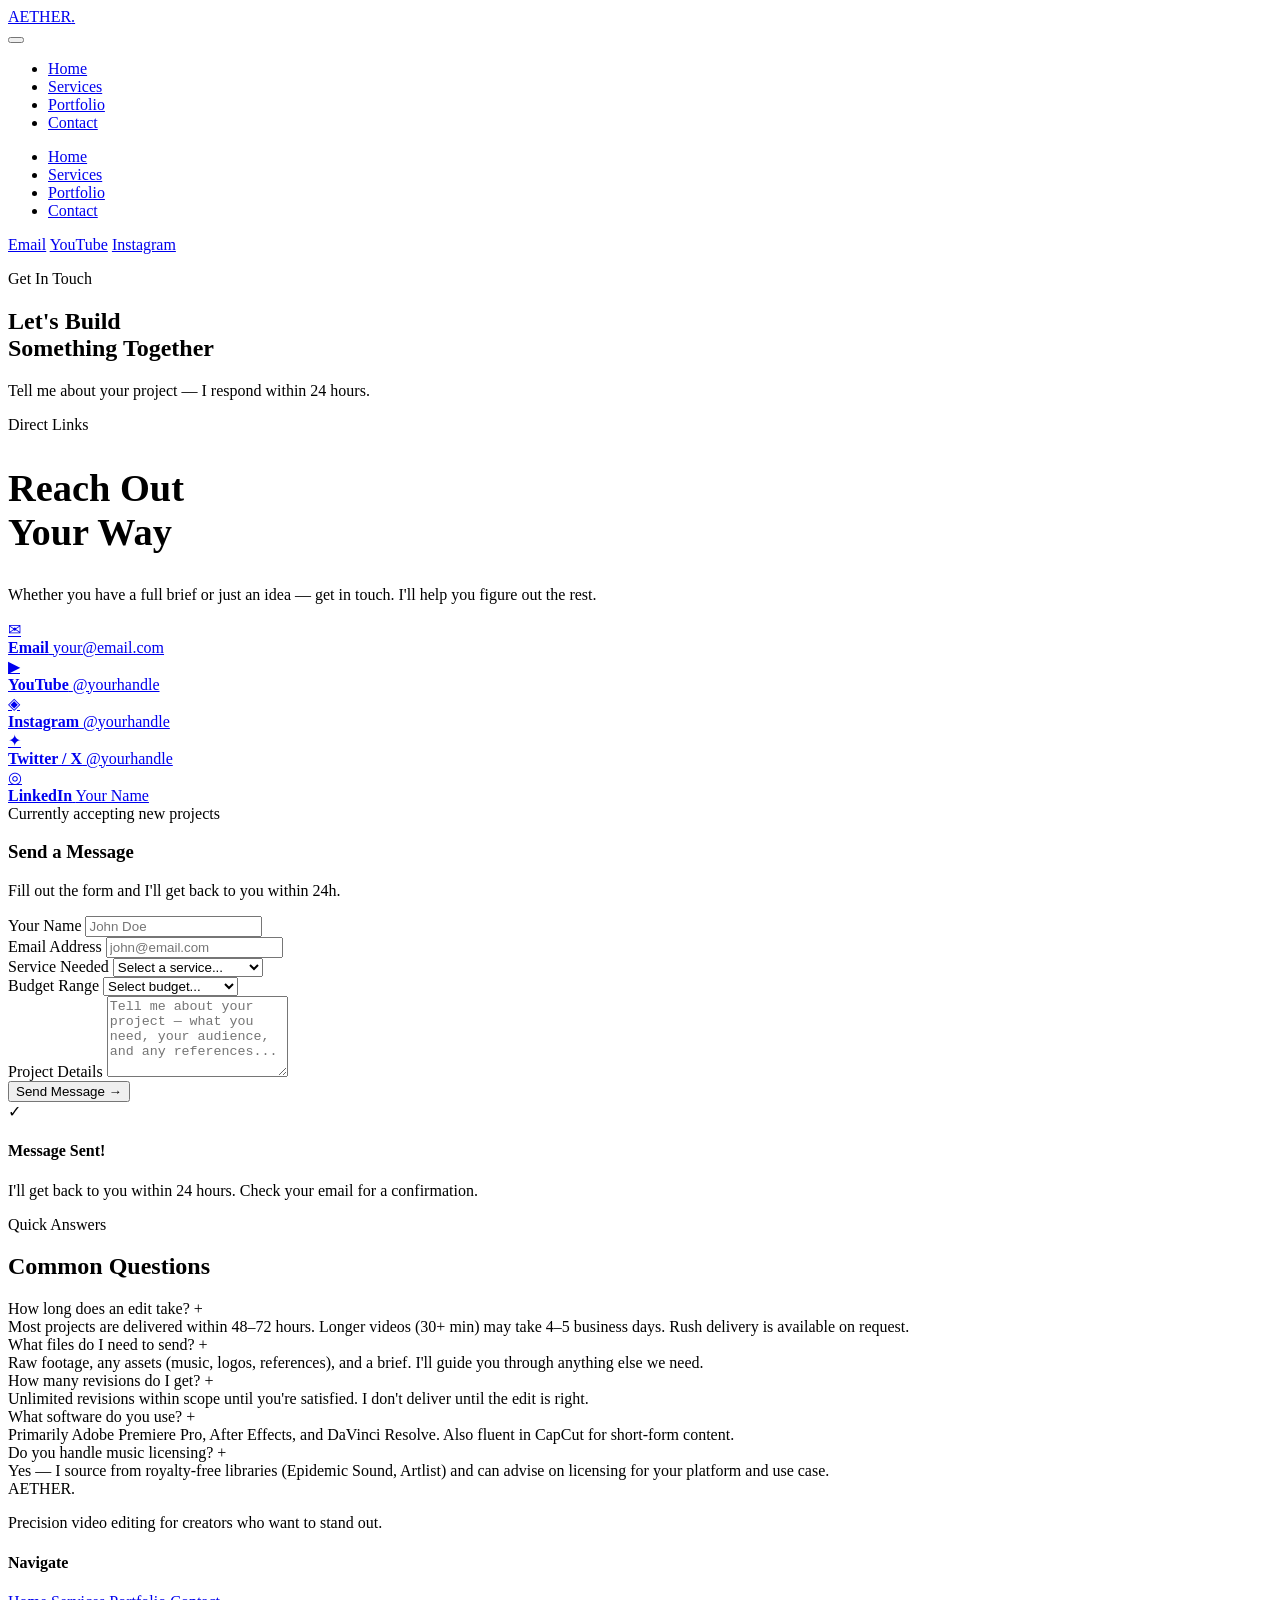
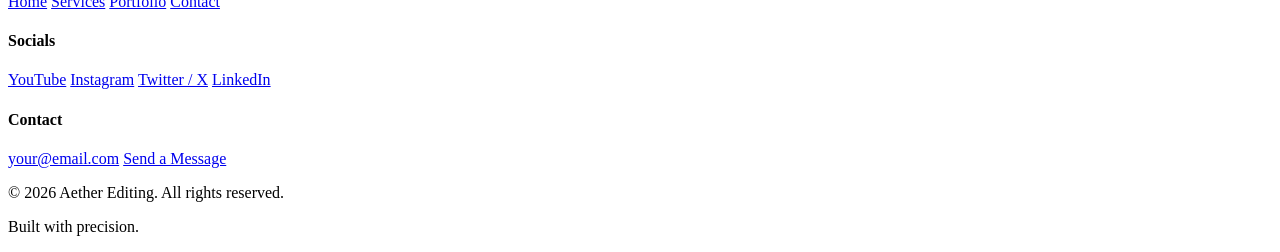
==== contact.html @ 700f41b7 "Add files via upload" ====
<!DOCTYPE html>
<html lang="en">
<head>
  <meta charset="UTF-8">
  <meta name="viewport" content="width=device-width, initial-scale=1.0">
  <title>Contact — Aether Editing</title>
  <link rel="stylesheet" href="style.css">
  <link rel="preconnect" href="https://fonts.googleapis.com">
  <link href="https://fonts.googleapis.com/css2?family=Bebas+Neue&family=Inter:wght@300;400;500;600&family=Space+Mono:wght@400;700&display=swap" rel="stylesheet">
</head>
<body>

  <nav class="nav" id="nav">
    <a href="index.html" class="nav-logo">AETHER<span class="accent">.</span></a>
    <div class="nav-center"><span class="nav-line"></span></div>
    <button class="hamburger" id="hamburger" aria-label="Menu">
      <span></span><span></span><span></span>
    </button>
    <ul class="nav-links" id="navLinks">
      <li><a href="index.html">Home</a></li>
      <li><a href="services.html">Services</a></li>
      <li><a href="portfolio.html">Portfolio</a></li>
      <li><a href="contact.html" class="active">Contact</a></li>
    </ul>
  </nav>

  <div class="mobile-overlay" id="mobileOverlay">
    <ul>
      <li><a href="index.html" onclick="closeMenu()">Home</a></li>
      <li><a href="services.html" onclick="closeMenu()">Services</a></li>
      <li><a href="portfolio.html" onclick="closeMenu()">Portfolio</a></li>
      <li><a href="contact.html" onclick="closeMenu()">Contact</a></li>
    </ul>
    <div class="mobile-socials">
      <a href="mailto:your@email.com">Email</a>
      <a href="#" target="_blank">YouTube</a>
      <a href="#" target="_blank">Instagram</a>
    </div>
  </div>

  <section class="page-hero">
    <div class="page-hero-bg"><div class="page-hero-grid"></div></div>
    <div class="container page-hero-content">
      <p class="section-tag">Get In Touch</p>
      <h1 class="page-title">Let's Build<br>Something Together</h1>
      <p class="page-sub">Tell me about your project — I respond within 24 hours.</p>
    </div>
  </section>

  <!-- CONTACT MAIN -->
  <section class="section contact-section">
    <div class="container contact-grid">

      <!-- LEFT: INFO -->
      <div class="contact-info">
        <div class="ci-block">
          <p class="section-tag">Direct Links</p>
          <h2 class="section-title" style="font-size:clamp(1.6rem,3vw,2.4rem)">Reach Out<br>Your Way</h2>
          <p class="ci-body">Whether you have a full brief or just an idea — get in touch. I'll help you figure out the rest.</p>
        </div>

        <div class="ci-contacts">
          <a href="mailto:your@email.com" class="ci-item">
            <span class="ci-icon">✉</span>
            <div>
              <strong>Email</strong>
              <span>your@email.com</span>
            </div>
          </a>
          <a href="https://youtube.com/@yourhandle" target="_blank" class="ci-item">
            <span class="ci-icon">▶</span>
            <div>
              <strong>YouTube</strong>
              <span>@yourhandle</span>
            </div>
          </a>
          <a href="https://instagram.com/yourhandle" target="_blank" class="ci-item">
            <span class="ci-icon">◈</span>
            <div>
              <strong>Instagram</strong>
              <span>@yourhandle</span>
            </div>
          </a>
          <a href="https://twitter.com/yourhandle" target="_blank" class="ci-item">
            <span class="ci-icon">✦</span>
            <div>
              <strong>Twitter / X</strong>
              <span>@yourhandle</span>
            </div>
          </a>
          <a href="https://linkedin.com/in/yourprofile" target="_blank" class="ci-item">
            <span class="ci-icon">◎</span>
            <div>
              <strong>LinkedIn</strong>
              <span>Your Name</span>
            </div>
          </a>
        </div>

        <div class="ci-availability">
          <span class="avail-dot"></span>
          <span>Currently accepting new projects</span>
        </div>
      </div>

      <!-- RIGHT: FORM -->
      <div class="contact-form-wrap">
        <div class="contact-form-card">
          <div class="form-bracket tl"></div>
          <div class="form-bracket tr"></div>
          <div class="form-bracket bl"></div>
          <div class="form-bracket br"></div>

          <h3 class="form-title">Send a Message</h3>
          <p class="form-sub">Fill out the form and I'll get back to you within 24h.</p>

          <div id="contactForm">
            <div class="form-row">
              <div class="form-group">
                <label for="name">Your Name</label>
                <input type="text" id="name" placeholder="John Doe" autocomplete="name">
              </div>
              <div class="form-group">
                <label for="email">Email Address</label>
                <input type="email" id="email" placeholder="john@email.com" autocomplete="email">
              </div>
            </div>
            <div class="form-group">
              <label for="service">Service Needed</label>
              <select id="service">
                <option value="" disabled selected>Select a service...</option>
                <option>AI Generated Videos</option>
                <option>Motion Graphics</option>
                <option>Typography Style</option>
                <option>Podcast Editing</option>
                <option>Finance Guru Style</option>
                <option>Did You Know Videos</option>
                <option>Motivational Videos</option>
                <option>Informational Videos</option>
                <option>Vlogs</option>
                <option>Gaming Content</option>
                <option>Short-Form Content</option>
                <option>Custom / Other</option>
              </select>
            </div>
            <div class="form-group">
              <label for="budget">Budget Range</label>
              <select id="budget">
                <option value="" disabled selected>Select budget...</option>
                <option>Under ₹5,000</option>
                <option>₹5,000 – ₹15,000</option>
                <option>₹15,000 – ₹30,000</option>
                <option>₹30,000 – ₹50,000</option>
                <option>₹50,000+</option>
                <option>Let's discuss</option>
              </select>
            </div>
            <div class="form-group">
              <label for="message">Project Details</label>
              <textarea id="message" rows="5" placeholder="Tell me about your project — what you need, your audience, and any references..."></textarea>
            </div>
            <button class="btn-primary btn-full" onclick="submitForm()">Send Message →</button>
          </div>

          <div id="formSuccess" class="form-success hidden">
            <div class="success-icon">✓</div>
            <h4>Message Sent!</h4>
            <p>I'll get back to you within 24 hours. Check your email for a confirmation.</p>
          </div>
        </div>
      </div>

    </div>
  </section>

  <!-- FAQ -->
  <section class="section faq-section">
    <div class="container">
      <div class="section-header centered">
        <p class="section-tag">Quick Answers</p>
        <h2 class="section-title">Common Questions</h2>
      </div>
      <div class="faq-list">
        <div class="faq-item" onclick="toggleFaq(this)">
          <div class="faq-q">How long does an edit take? <span class="faq-arrow">+</span></div>
          <div class="faq-a">Most projects are delivered within 48–72 hours. Longer videos (30+ min) may take 4–5 business days. Rush delivery is available on request.</div>
        </div>
        <div class="faq-item" onclick="toggleFaq(this)">
          <div class="faq-q">What files do I need to send? <span class="faq-arrow">+</span></div>
          <div class="faq-a">Raw footage, any assets (music, logos, references), and a brief. I'll guide you through anything else we need.</div>
        </div>
        <div class="faq-item" onclick="toggleFaq(this)">
          <div class="faq-q">How many revisions do I get? <span class="faq-arrow">+</span></div>
          <div class="faq-a">Unlimited revisions within scope until you're satisfied. I don't deliver until the edit is right.</div>
        </div>
        <div class="faq-item" onclick="toggleFaq(this)">
          <div class="faq-q">What software do you use? <span class="faq-arrow">+</span></div>
          <div class="faq-a">Primarily Adobe Premiere Pro, After Effects, and DaVinci Resolve. Also fluent in CapCut for short-form content.</div>
        </div>
        <div class="faq-item" onclick="toggleFaq(this)">
          <div class="faq-q">Do you handle music licensing? <span class="faq-arrow">+</span></div>
          <div class="faq-a">Yes — I source from royalty-free libraries (Epidemic Sound, Artlist) and can advise on licensing for your platform and use case.</div>
        </div>
      </div>
    </div>
  </section>

  <footer class="footer">
    <div class="container footer-inner">
      <div class="footer-brand">
        <span class="nav-logo">AETHER<span class="accent">.</span></span>
        <p>Precision video editing for creators who want to stand out.</p>
      </div>
      <div class="footer-links">
        <div class="footer-col">
          <h4>Navigate</h4>
          <a href="index.html">Home</a>
          <a href="services.html">Services</a>
          <a href="portfolio.html">Portfolio</a>
          <a href="contact.html">Contact</a>
        </div>
        <div class="footer-col">
          <h4>Socials</h4>
          <a href="#" target="_blank">YouTube</a>
          <a href="#" target="_blank">Instagram</a>
          <a href="#" target="_blank">Twitter / X</a>
          <a href="#" target="_blank">LinkedIn</a>
        </div>
        <div class="footer-col">
          <h4>Contact</h4>
          <a href="mailto:your@email.com">your@email.com</a>
          <a href="contact.html">Send a Message</a>
        </div>
      </div>
    </div>
    <div class="footer-bottom">
      <p>© 2026 Aether Editing. All rights reserved.</p>
      <p class="footer-tag">Built with precision.</p>
    </div>
  </footer>

  <script src="main.js"></script>
</body>
</html>
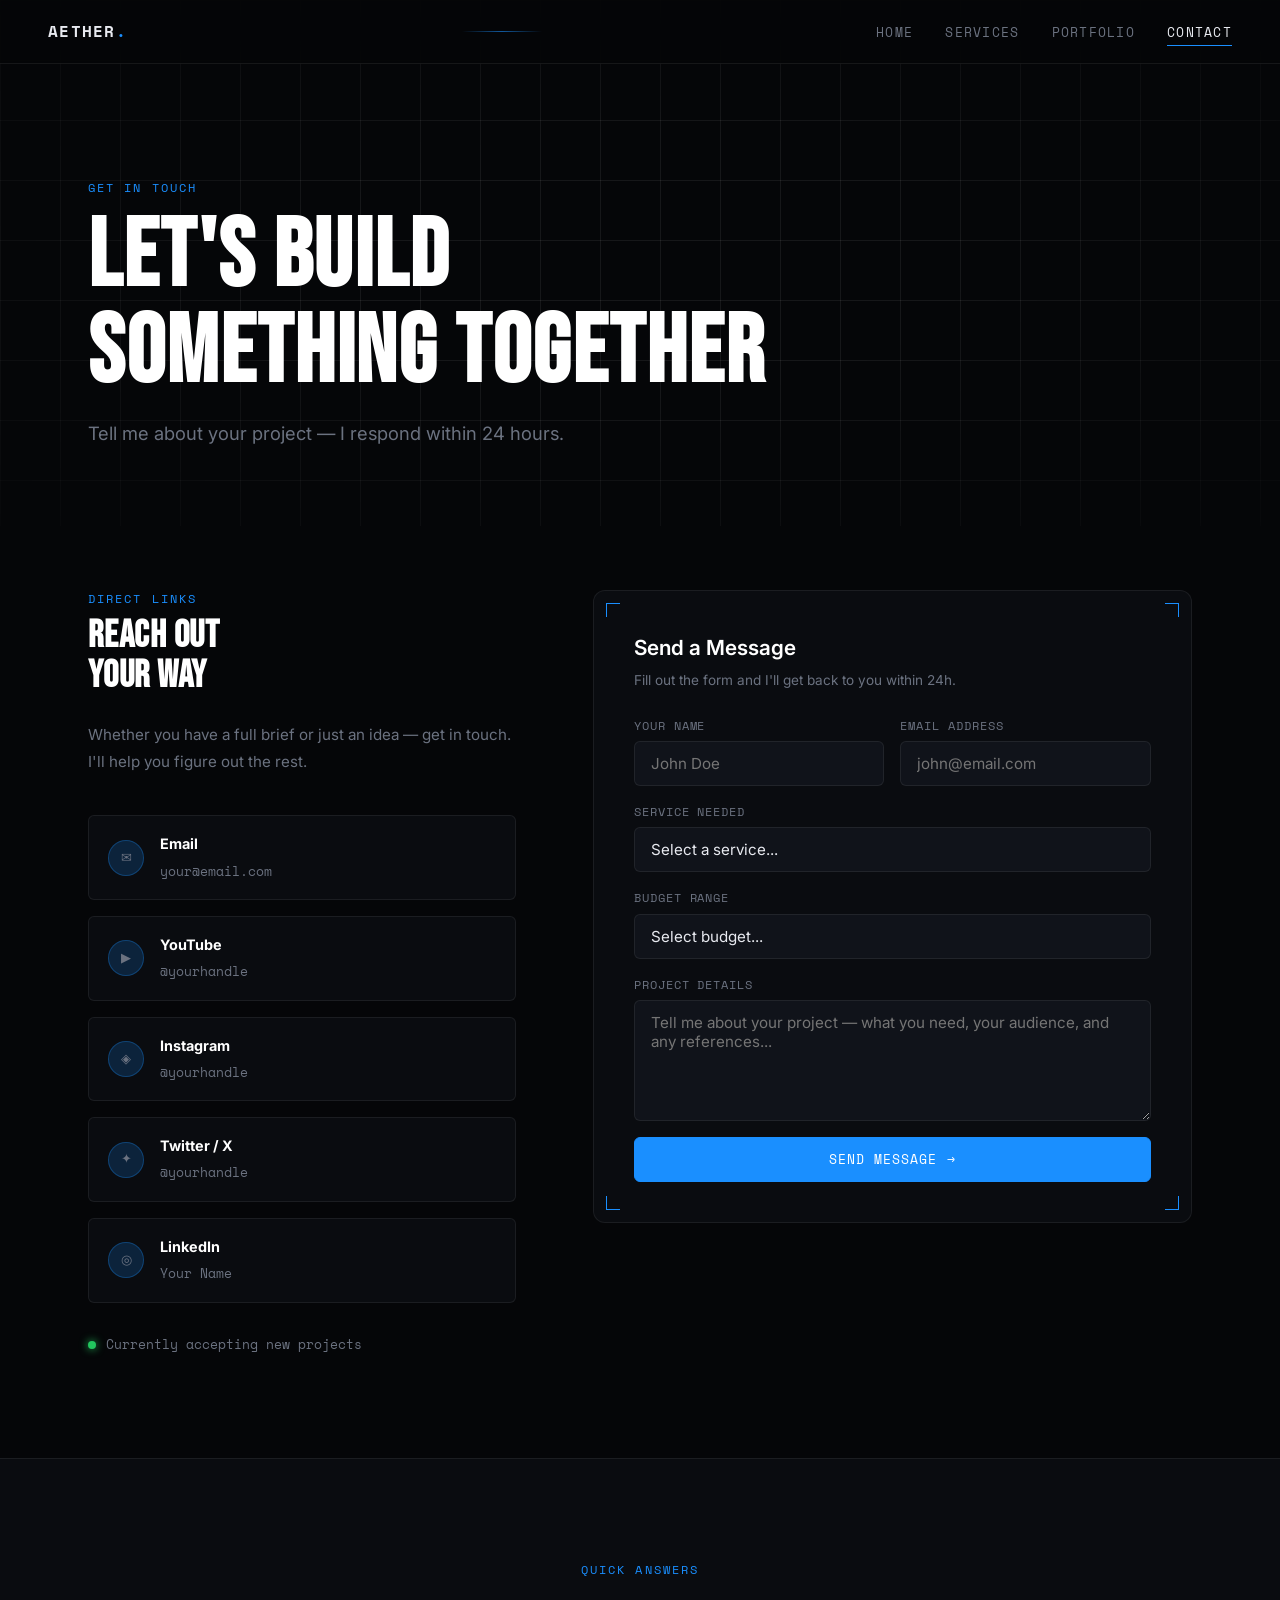
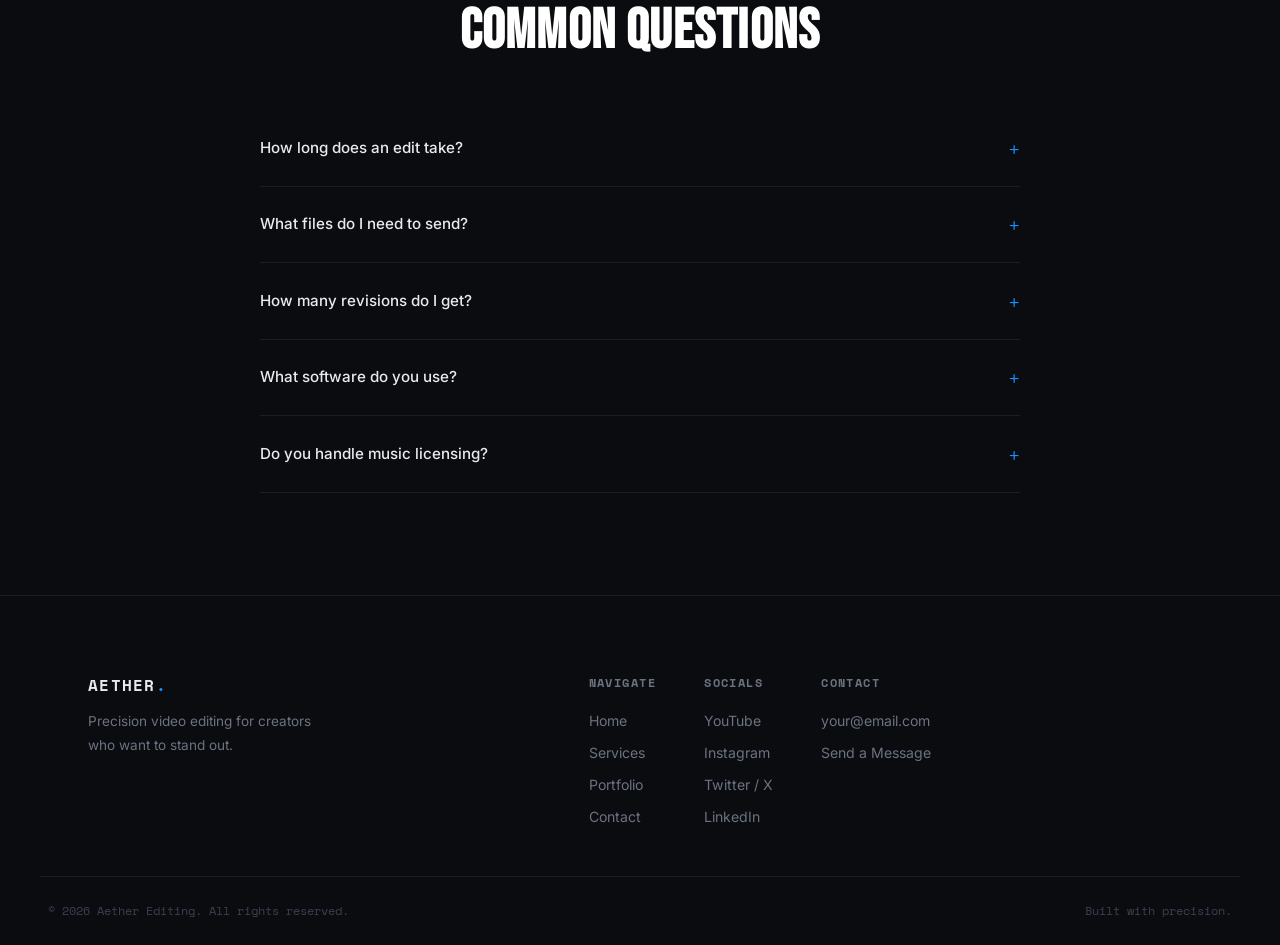
==== commit ad09d6c6: "Update contact.html" ====
--- a/contact.html
+++ b/contact.html
@@ -4,7 +4,7 @@
   <meta charset="UTF-8">
   <meta name="viewport" content="width=device-width, initial-scale=1.0">
   <title>Contact — Aether Editing</title>
-  <link rel="stylesheet" href="style.css">
+  <link rel="stylesheet" href="style-1.css">
   <link rel="preconnect" href="https://fonts.googleapis.com">
   <link href="https://fonts.googleapis.com/css2?family=Bebas+Neue&family=Inter:wght@300;400;500;600&family=Space+Mono:wght@400;700&display=swap" rel="stylesheet">
 </head>
@@ -17,7 +17,7 @@
       <span></span><span></span><span></span>
     </button>
     <ul class="nav-links" id="navLinks">
-      <li><a href="index.html">Home</a></li>
+      <li><a href="index-1.html">Home</a></li>
       <li><a href="services.html">Services</a></li>
       <li><a href="portfolio.html">Portfolio</a></li>
       <li><a href="contact.html" class="active">Contact</a></li>
@@ -26,7 +26,7 @@
 
   <div class="mobile-overlay" id="mobileOverlay">
     <ul>
-      <li><a href="index.html" onclick="closeMenu()">Home</a></li>
+      <li><a href="index-1.html" onclick="closeMenu()">Home</a></li>
       <li><a href="services.html" onclick="closeMenu()">Services</a></li>
       <li><a href="portfolio.html" onclick="closeMenu()">Portfolio</a></li>
       <li><a href="contact.html" onclick="closeMenu()">Contact</a></li>
@@ -214,7 +214,7 @@
       <div class="footer-links">
         <div class="footer-col">
           <h4>Navigate</h4>
-          <a href="index.html">Home</a>
+          <a href="index-1.html">Home</a>
           <a href="services.html">Services</a>
           <a href="portfolio.html">Portfolio</a>
           <a href="contact.html">Contact</a>
--- a/style-1.css
+++ b/style-1.css
@@ -0,0 +1,1140 @@
+/* ===========================
+   AETHER EDITING — STYLE.CSS
+   Dark Cinematic Portfolio
+   =========================== */
+
+/* TOKENS */
+:root {
+  --bg: #050608;
+  --surface: #0a0c10;
+  --surface2: #10131a;
+  --border: rgba(255,255,255,0.07);
+  --accent: #1a8fff;
+  --accent2: #00c8ff;
+  --accent-glow: rgba(26,143,255,0.18);
+  --text: #e8eaf0;
+  --text-muted: #6b7280;
+  --text-dim: #3a4050;
+  --white: #ffffff;
+  --font-display: 'Bebas Neue', sans-serif;
+  --font-body: 'Inter', sans-serif;
+  --font-mono: 'Space Mono', monospace;
+  --radius: 6px;
+  --radius-lg: 12px;
+  --transition: 0.3s cubic-bezier(0.4,0,0.2,1);
+}
+
+/* RESET */
+*, *::before, *::after { box-sizing: border-box; margin: 0; padding: 0; }
+html { scroll-behavior: smooth; }
+body {
+  background: var(--bg);
+  color: var(--text);
+  font-family: var(--font-body);
+  font-size: 16px;
+  line-height: 1.6;
+  overflow-x: hidden;
+  -webkit-font-smoothing: antialiased;
+}
+img { display: block; width: 100%; height: 100%; object-fit: cover; }
+a { color: inherit; text-decoration: none; }
+ul { list-style: none; }
+select, input, textarea {
+  font-family: var(--font-body);
+  color: var(--text);
+  background: var(--surface2);
+  border: 1px solid var(--border);
+  border-radius: var(--radius);
+  padding: 12px 16px;
+  width: 100%;
+  font-size: 0.95rem;
+  outline: none;
+  transition: border-color var(--transition);
+  appearance: none;
+  -webkit-appearance: none;
+}
+select:focus, input:focus, textarea:focus {
+  border-color: var(--accent);
+  box-shadow: 0 0 0 3px var(--accent-glow);
+}
+select option { background: var(--surface2); }
+textarea { resize: vertical; min-height: 120px; }
+button { cursor: pointer; border: none; background: none; font-family: var(--font-body); }
+
+/* SCROLLBAR */
+::-webkit-scrollbar { width: 4px; }
+::-webkit-scrollbar-track { background: var(--bg); }
+::-webkit-scrollbar-thumb { background: var(--accent); border-radius: 2px; }
+
+/* ===================== NAV ===================== */
+.nav {
+  position: fixed;
+  top: 0; left: 0; right: 0;
+  z-index: 1000;
+  display: flex;
+  align-items: center;
+  padding: 0 clamp(1rem,4vw,3rem);
+  height: 64px;
+  background: rgba(5,6,8,0.85);
+  backdrop-filter: blur(16px);
+  border-bottom: 1px solid var(--border);
+  transition: background var(--transition);
+}
+.nav.scrolled { background: rgba(5,6,8,0.97); }
+.nav-logo {
+  font-family: var(--font-mono);
+  font-size: 1rem;
+  font-weight: 700;
+  letter-spacing: 0.08em;
+  white-space: nowrap;
+}
+.nav-logo .accent { color: var(--accent); }
+.nav-center {
+  flex: 1;
+  display: flex;
+  align-items: center;
+  justify-content: center;
+  padding: 0 2rem;
+}
+.nav-line {
+  display: block;
+  width: 80px;
+  height: 1px;
+  background: linear-gradient(90deg, transparent, var(--accent), transparent);
+  opacity: 0.6;
+}
+.nav-links {
+  display: flex;
+  gap: 2rem;
+  align-items: center;
+}
+.nav-links a {
+  font-size: 0.8rem;
+  font-family: var(--font-mono);
+  letter-spacing: 0.1em;
+  text-transform: uppercase;
+  color: var(--text-muted);
+  transition: color var(--transition);
+  position: relative;
+}
+.nav-links a::after {
+  content: '';
+  position: absolute;
+  bottom: -4px; left: 0; right: 0;
+  height: 1px;
+  background: var(--accent);
+  transform: scaleX(0);
+  transition: transform var(--transition);
+}
+.nav-links a:hover, .nav-links a.active { color: var(--text); }
+.nav-links a.active::after, .nav-links a:hover::after { transform: scaleX(1); }
+
+/* HAMBURGER */
+.hamburger {
+  display: none;
+  flex-direction: column;
+  gap: 5px;
+  padding: 4px;
+  z-index: 1100;
+}
+.hamburger span {
+  display: block;
+  width: 22px;
+  height: 1.5px;
+  background: var(--text);
+  transition: all var(--transition);
+}
+.hamburger.open span:nth-child(1) { transform: rotate(45deg) translate(4.5px, 4.5px); }
+.hamburger.open span:nth-child(2) { opacity: 0; }
+.hamburger.open span:nth-child(3) { transform: rotate(-45deg) translate(4.5px, -4.5px); }
+
+/* MOBILE OVERLAY */
+.mobile-overlay {
+  position: fixed;
+  inset: 0;
+  background: rgba(5,6,8,0.98);
+  backdrop-filter: blur(20px);
+  z-index: 999;
+  display: flex;
+  flex-direction: column;
+  align-items: center;
+  justify-content: center;
+  gap: 2rem;
+  opacity: 0;
+  pointer-events: none;
+  transition: opacity var(--transition);
+}
+.mobile-overlay.open { opacity: 1; pointer-events: all; }
+.mobile-overlay ul { display: flex; flex-direction: column; gap: 1.5rem; text-align: center; }
+.mobile-overlay ul a {
+  font-family: var(--font-display);
+  font-size: 2.5rem;
+  letter-spacing: 0.05em;
+  color: var(--text-muted);
+  transition: color var(--transition);
+}
+.mobile-overlay ul a:hover { color: var(--accent); }
+.mobile-socials {
+  display: flex;
+  gap: 2rem;
+  font-size: 0.85rem;
+  font-family: var(--font-mono);
+  color: var(--text-muted);
+}
+.mobile-socials a:hover { color: var(--accent); }
+
+/* ===================== HERO ===================== */
+.hero {
+  position: relative;
+  min-height: 100vh;
+  display: flex;
+  flex-direction: column;
+  justify-content: flex-end;
+  padding: 0 clamp(1rem,6vw,5rem);
+  padding-top: 64px;
+  overflow: hidden;
+}
+.hero-bg {
+  position: absolute;
+  inset: 0;
+  z-index: 0;
+}
+.hero-bg img {
+  object-position: center top;
+  filter: brightness(0.3) saturate(0.5);
+}
+.hero-overlay {
+  position: absolute;
+  inset: 0;
+  background: linear-gradient(180deg,
+    rgba(5,6,8,0.2) 0%,
+    rgba(5,6,8,0.5) 40%,
+    rgba(5,6,8,0.92) 75%,
+    var(--bg) 100%
+  );
+}
+
+/* SCAN LINE */
+.hero-scan {
+  position: absolute;
+  top: 0; left: 0; right: 0;
+  height: 2px;
+  background: linear-gradient(90deg, transparent 0%, var(--accent) 50%, transparent 100%);
+  opacity: 0.7;
+  z-index: 2;
+  animation: scanDown 6s ease-in-out infinite;
+}
+@keyframes scanDown {
+  0% { top: 64px; opacity: 0.7; }
+  90% { top: 100%; opacity: 0.2; }
+  100% { top: 100%; opacity: 0; }
+}
+
+/* BRACKETS */
+.hero-bracket, .frame-corner, .form-bracket {
+  position: absolute;
+  width: 20px;
+  height: 20px;
+  z-index: 3;
+}
+.hero-bracket.tl { top: 80px; left: clamp(1rem,4vw,3rem); border-top: 1.5px solid var(--accent); border-left: 1.5px solid var(--accent); }
+.hero-bracket.tr { top: 80px; right: clamp(1rem,4vw,3rem); border-top: 1.5px solid var(--accent); border-right: 1.5px solid var(--accent); }
+.hero-bracket.bl { bottom: 20px; left: clamp(1rem,4vw,3rem); border-bottom: 1.5px solid var(--accent); border-left: 1.5px solid var(--accent); }
+.hero-bracket.br { bottom: 20px; right: clamp(1rem,4vw,3rem); border-bottom: 1.5px solid var(--accent); border-right: 1.5px solid var(--accent); }
+
+.hero-content {
+  position: relative;
+  z-index: 4;
+  padding-bottom: 6rem;
+  max-width: 860px;
+}
+.hero-eyebrow {
+  display: flex;
+  align-items: center;
+  gap: 8px;
+  font-family: var(--font-mono);
+  font-size: 0.75rem;
+  letter-spacing: 0.15em;
+  color: var(--text-muted);
+  text-transform: uppercase;
+  margin-bottom: 1.2rem;
+  animation: fadeUp 0.8s ease both 0.2s;
+}
+.dot {
+  width: 6px; height: 6px;
+  border-radius: 50%;
+  background: var(--accent2);
+  box-shadow: 0 0 8px var(--accent2);
+  animation: pulse 2s ease infinite;
+}
+@keyframes pulse { 0%,100% { opacity: 1; } 50% { opacity: 0.4; } }
+
+.hero-title {
+  font-family: var(--font-display);
+  font-size: clamp(4rem, 12vw, 10rem);
+  line-height: 0.9;
+  letter-spacing: 0.02em;
+  color: var(--white);
+  margin-bottom: 1.5rem;
+}
+.hero-title .line1 {
+  display: block;
+  animation: fadeUp 0.8s ease both 0.3s;
+}
+.hero-title .line2 {
+  display: block;
+  color: transparent;
+  -webkit-text-stroke: 1px rgba(255,255,255,0.6);
+  animation: fadeUp 0.8s ease both 0.45s;
+}
+.cursor-bar {
+  color: var(--accent);
+  -webkit-text-stroke: 0;
+  animation: blink 1s step-end infinite;
+}
+@keyframes blink { 0%,100% { opacity: 1; } 50% { opacity: 0; } }
+
+.hero-sub {
+  font-size: clamp(1rem,2vw,1.2rem);
+  color: var(--text-muted);
+  max-width: 500px;
+  margin-bottom: 2.5rem;
+  line-height: 1.7;
+  animation: fadeUp 0.8s ease both 0.6s;
+}
+.hero-cta {
+  display: flex;
+  gap: 1rem;
+  flex-wrap: wrap;
+  animation: fadeUp 0.8s ease both 0.75s;
+}
+
+/* STATS */
+.hero-stats {
+  position: relative;
+  z-index: 4;
+  display: flex;
+  align-items: center;
+  gap: 2rem;
+  padding: 1.5rem 0 2rem;
+  border-top: 1px solid var(--border);
+  animation: fadeUp 0.8s ease both 0.9s;
+}
+.stat { display: flex; flex-direction: column; }
+.stat-num {
+  font-family: var(--font-display);
+  font-size: 2rem;
+  color: var(--white);
+  line-height: 1;
+}
+.stat-label {
+  font-size: 0.7rem;
+  font-family: var(--font-mono);
+  color: var(--text-muted);
+  letter-spacing: 0.08em;
+  text-transform: uppercase;
+  margin-top: 4px;
+}
+.stat-divider {
+  width: 1px;
+  height: 36px;
+  background: var(--border);
+}
+
+/* SCROLL HINT */
+.scroll-hint {
+  position: absolute;
+  bottom: 2rem;
+  right: clamp(1rem,4vw,3rem);
+  z-index: 4;
+  display: flex;
+  flex-direction: column;
+  align-items: center;
+  gap: 8px;
+  animation: fadeUp 0.8s ease both 1s;
+}
+.scroll-line {
+  display: block;
+  width: 1px;
+  height: 60px;
+  background: linear-gradient(180deg, transparent, var(--accent));
+  animation: scrollLine 2s ease infinite;
+}
+@keyframes scrollLine {
+  0% { transform: scaleY(0); transform-origin: top; }
+  50% { transform: scaleY(1); transform-origin: top; }
+  51% { transform: scaleY(1); transform-origin: bottom; }
+  100% { transform: scaleY(0); transform-origin: bottom; }
+}
+.scroll-text {
+  font-family: var(--font-mono);
+  font-size: 0.6rem;
+  letter-spacing: 0.2em;
+  color: var(--text-dim);
+  writing-mode: vertical-rl;
+}
+
+/* ===================== MARQUEE ===================== */
+.marquee-wrap {
+  overflow: hidden;
+  background: var(--surface);
+  border-top: 1px solid var(--border);
+  border-bottom: 1px solid var(--border);
+  padding: 14px 0;
+}
+.marquee-track {
+  display: flex;
+  gap: 2rem;
+  width: max-content;
+  animation: marquee 25s linear infinite;
+  white-space: nowrap;
+}
+.marquee-track span {
+  font-family: var(--font-mono);
+  font-size: 0.7rem;
+  letter-spacing: 0.15em;
+  color: var(--text-muted);
+  text-transform: uppercase;
+}
+.marquee-track .sep { color: var(--accent); }
+@keyframes marquee { from { transform: translateX(0); } to { transform: translateX(-50%); } }
+
+/* ===================== BUTTONS ===================== */
+.btn-primary {
+  display: inline-flex;
+  align-items: center;
+  gap: 8px;
+  padding: 12px 28px;
+  background: var(--accent);
+  color: var(--white);
+  font-family: var(--font-mono);
+  font-size: 0.8rem;
+  letter-spacing: 0.08em;
+  text-transform: uppercase;
+  border-radius: var(--radius);
+  transition: all var(--transition);
+  border: 1px solid var(--accent);
+}
+.btn-primary:hover {
+  background: var(--accent2);
+  border-color: var(--accent2);
+  box-shadow: 0 0 20px rgba(0,200,255,0.3);
+  transform: translateY(-1px);
+}
+.btn-ghost {
+  display: inline-flex;
+  align-items: center;
+  padding: 12px 28px;
+  background: transparent;
+  color: var(--text);
+  font-family: var(--font-mono);
+  font-size: 0.8rem;
+  letter-spacing: 0.08em;
+  text-transform: uppercase;
+  border-radius: var(--radius);
+  border: 1px solid var(--border);
+  transition: all var(--transition);
+}
+.btn-ghost:hover {
+  border-color: var(--accent);
+  color: var(--accent);
+}
+.btn-large { padding: 16px 40px; font-size: 0.9rem; }
+.btn-full { width: 100%; justify-content: center; }
+
+/* ===================== LAYOUT ===================== */
+.container {
+  width: min(1200px, 100%);
+  margin: 0 auto;
+  padding: 0 clamp(1rem,5vw,3rem);
+}
+.section { padding: clamp(4rem,8vw,8rem) 0; }
+
+.section-header {
+  display: flex;
+  flex-wrap: wrap;
+  align-items: flex-end;
+  justify-content: space-between;
+  gap: 1rem;
+  margin-bottom: 3rem;
+}
+.section-header.centered {
+  flex-direction: column;
+  align-items: center;
+  text-align: center;
+}
+.section-tag {
+  font-family: var(--font-mono);
+  font-size: 0.72rem;
+  letter-spacing: 0.18em;
+  text-transform: uppercase;
+  color: var(--accent);
+  margin-bottom: 0.5rem;
+  display: block;
+}
+.section-title {
+  font-family: var(--font-display);
+  font-size: clamp(2rem,5vw,3.5rem);
+  letter-spacing: 0.02em;
+  color: var(--white);
+  line-height: 1.05;
+}
+.section-link {
+  font-family: var(--font-mono);
+  font-size: 0.78rem;
+  letter-spacing: 0.1em;
+  color: var(--accent);
+  text-transform: uppercase;
+  transition: opacity var(--transition);
+}
+.section-link:hover { opacity: 0.7; }
+
+/* ===================== SERVICE CARDS (HOME) ===================== */
+.services-grid-home {
+  display: grid;
+  grid-template-columns: repeat(auto-fill, minmax(300px, 1fr));
+  gap: 1px;
+  background: var(--border);
+  border: 1px solid var(--border);
+  border-radius: var(--radius-lg);
+  overflow: hidden;
+}
+.service-card {
+  background: var(--surface);
+  padding: 2.5rem;
+  position: relative;
+  transition: background var(--transition);
+  overflow: hidden;
+}
+.service-card::before {
+  content: attr(data-index);
+  position: absolute;
+  top: 1.5rem;
+  right: 1.5rem;
+  font-family: var(--font-mono);
+  font-size: 0.65rem;
+  color: var(--text-dim);
+  letter-spacing: 0.1em;
+}
+.service-card:hover { background: var(--surface2); }
+.service-card:hover .card-icon { color: var(--accent); }
+.card-icon {
+  font-size: 1.5rem;
+  color: var(--text-dim);
+  margin-bottom: 1.2rem;
+  transition: color var(--transition);
+}
+.service-card h3 {
+  font-size: 1.1rem;
+  font-weight: 600;
+  color: var(--white);
+  margin-bottom: 0.75rem;
+}
+.service-card p {
+  font-size: 0.9rem;
+  color: var(--text-muted);
+  line-height: 1.65;
+}
+.card-tag {
+  display: inline-block;
+  margin-top: 1rem;
+  padding: 3px 10px;
+  background: var(--accent-glow);
+  color: var(--accent);
+  font-family: var(--font-mono);
+  font-size: 0.65rem;
+  letter-spacing: 0.1em;
+  border-radius: 20px;
+  border: 1px solid rgba(26,143,255,0.3);
+}
+
+/* ===================== WHY SECTION ===================== */
+.why-grid {
+  display: grid;
+  grid-template-columns: 1fr 1fr;
+  gap: clamp(2rem,6vw,5rem);
+  align-items: center;
+}
+.why-visual { position: relative; }
+.why-frame {
+  position: relative;
+  border-radius: var(--radius-lg);
+  overflow: hidden;
+  aspect-ratio: 4/3;
+}
+.why-frame img { object-fit: cover; filter: brightness(0.8) saturate(0.7); }
+.frame-corner {
+  position: absolute;
+  width: 16px; height: 16px;
+  z-index: 2;
+}
+.frame-corner.tl { top: 12px; left: 12px; border-top: 1.5px solid var(--accent); border-left: 1.5px solid var(--accent); }
+.frame-corner.tr { top: 12px; right: 12px; border-top: 1.5px solid var(--accent); border-right: 1.5px solid var(--accent); }
+.frame-corner.bl { bottom: 12px; left: 12px; border-bottom: 1.5px solid var(--accent); border-left: 1.5px solid var(--accent); }
+.frame-corner.br { bottom: 12px; right: 12px; border-bottom: 1.5px solid var(--accent); border-right: 1.5px solid var(--accent); }
+.why-body {
+  color: var(--text-muted);
+  line-height: 1.8;
+  margin: 1.5rem 0;
+}
+.why-list {
+  display: flex;
+  flex-direction: column;
+  gap: 0.75rem;
+  margin-bottom: 2rem;
+}
+.why-list li {
+  display: flex;
+  align-items: center;
+  gap: 12px;
+  font-size: 0.9rem;
+  color: var(--text-muted);
+}
+.check {
+  color: var(--accent);
+  font-size: 0.85rem;
+  flex-shrink: 0;
+}
+
+/* ===================== CTA BAND ===================== */
+.cta-band {
+  position: relative;
+  padding: clamp(4rem,8vw,7rem) 0;
+  overflow: hidden;
+}
+.cta-band-bg {
+  position: absolute;
+  inset: 0;
+  background: linear-gradient(135deg, var(--surface) 0%, var(--surface2) 100%);
+  border-top: 1px solid var(--border);
+  border-bottom: 1px solid var(--border);
+}
+.cta-band-bg::before {
+  content: '';
+  position: absolute;
+  inset: 0;
+  background: radial-gradient(ellipse 60% 80% at 50% 50%, rgba(26,143,255,0.08) 0%, transparent 70%);
+}
+.cta-band-inner {
+  position: relative;
+  z-index: 1;
+  display: flex;
+  align-items: center;
+  justify-content: space-between;
+  gap: 2rem;
+  flex-wrap: wrap;
+}
+.cta-band-inner h2 {
+  font-family: var(--font-display);
+  font-size: clamp(2rem,5vw,3.5rem);
+  color: var(--white);
+  line-height: 1.05;
+}
+
+/* ===================== PAGE HERO ===================== */
+.page-hero {
+  position: relative;
+  padding: clamp(8rem,14vw,12rem) 0 clamp(4rem,6vw,5rem);
+  overflow: hidden;
+}
+.page-hero-bg {
+  position: absolute;
+  inset: 0;
+  background: var(--bg);
+}
+.page-hero-grid {
+  position: absolute;
+  inset: 0;
+  background-image:
+    linear-gradient(var(--border) 1px, transparent 1px),
+    linear-gradient(90deg, var(--border) 1px, transparent 1px);
+  background-size: 60px 60px;
+  mask-image: radial-gradient(ellipse 80% 80% at 50% 50%, black 30%, transparent 100%);
+}
+.page-hero-content { position: relative; z-index: 1; }
+.page-title {
+  font-family: var(--font-display);
+  font-size: clamp(3rem,8vw,6rem);
+  color: var(--white);
+  line-height: 1;
+  letter-spacing: 0.02em;
+  margin: 0.75rem 0 1rem;
+}
+.page-sub {
+  font-size: clamp(1rem,2vw,1.15rem);
+  color: var(--text-muted);
+  max-width: 480px;
+  line-height: 1.7;
+}
+
+/* ===================== SERVICES FULL ===================== */
+.services-full-grid {
+  display: grid;
+  grid-template-columns: repeat(auto-fill, minmax(320px, 1fr));
+  gap: 1.5rem;
+}
+.service-full-card {
+  background: var(--surface);
+  border: 1px solid var(--border);
+  border-radius: var(--radius-lg);
+  padding: 2.5rem;
+  display: flex;
+  flex-direction: column;
+  gap: 0;
+  transition: border-color var(--transition), transform var(--transition);
+  position: relative;
+  overflow: hidden;
+}
+.service-full-card::after {
+  content: '';
+  position: absolute;
+  bottom: 0; left: 0; right: 0;
+  height: 2px;
+  background: linear-gradient(90deg, var(--accent), var(--accent2));
+  transform: scaleX(0);
+  transform-origin: left;
+  transition: transform var(--transition);
+}
+.service-full-card:hover { border-color: rgba(26,143,255,0.3); transform: translateY(-3px); }
+.service-full-card:hover::after { transform: scaleX(1); }
+.sfc-custom { border-color: rgba(26,143,255,0.2); background: var(--surface2); }
+.sfc-top {
+  display: flex;
+  align-items: center;
+  justify-content: space-between;
+  margin-bottom: 1.2rem;
+}
+.sfc-icon { font-size: 1.3rem; color: var(--accent); }
+.sfc-badge {
+  font-family: var(--font-mono);
+  font-size: 0.62rem;
+  letter-spacing: 0.1em;
+  color: var(--accent);
+  background: var(--accent-glow);
+  border: 1px solid rgba(26,143,255,0.25);
+  padding: 3px 8px;
+  border-radius: 20px;
+  text-transform: uppercase;
+}
+.service-full-card h3 {
+  font-size: 1.2rem;
+  font-weight: 600;
+  color: var(--white);
+  margin-bottom: 0.75rem;
+}
+.service-full-card p {
+  font-size: 0.9rem;
+  color: var(--text-muted);
+  line-height: 1.7;
+  margin-bottom: 1.2rem;
+  flex: 1;
+}
+.sfc-list {
+  display: flex;
+  flex-direction: column;
+  gap: 6px;
+  margin-bottom: 1.5rem;
+}
+.sfc-list li {
+  font-size: 0.82rem;
+  color: var(--text-muted);
+  padding-left: 1rem;
+  position: relative;
+}
+.sfc-list li::before {
+  content: '–';
+  position: absolute;
+  left: 0;
+  color: var(--accent);
+}
+.sfc-btn { margin-top: auto; align-self: flex-start; }
+
+/* PROCESS */
+.process-section { background: var(--surface); border-top: 1px solid var(--border); }
+.process-steps {
+  display: flex;
+  align-items: flex-start;
+  gap: 1rem;
+  flex-wrap: wrap;
+  margin-top: 3rem;
+}
+.process-step {
+  flex: 1;
+  min-width: 160px;
+  padding: 2rem;
+  background: var(--surface2);
+  border: 1px solid var(--border);
+  border-radius: var(--radius-lg);
+}
+.step-num {
+  font-family: var(--font-display);
+  font-size: 2.5rem;
+  color: var(--accent);
+  opacity: 0.4;
+  line-height: 1;
+  margin-bottom: 1rem;
+}
+.process-step h4 {
+  font-size: 1rem;
+  font-weight: 600;
+  color: var(--white);
+  margin-bottom: 0.5rem;
+}
+.process-step p { font-size: 0.85rem; color: var(--text-muted); line-height: 1.6; }
+.process-arrow {
+  font-size: 1.2rem;
+  color: var(--text-dim);
+  padding-top: 2.5rem;
+  flex-shrink: 0;
+}
+
+/* ===================== FILTER BAR ===================== */
+.filter-bar-wrap {
+  background: var(--surface);
+  border-bottom: 1px solid var(--border);
+  position: sticky;
+  top: 64px;
+  z-index: 100;
+}
+.filter-bar {
+  display: flex;
+  gap: 0.5rem;
+  padding: 1rem clamp(1rem,5vw,3rem);
+  overflow-x: auto;
+  scrollbar-width: none;
+}
+.filter-bar::-webkit-scrollbar { display: none; }
+.filter-btn {
+  padding: 6px 16px;
+  border-radius: 20px;
+  font-family: var(--font-mono);
+  font-size: 0.7rem;
+  letter-spacing: 0.1em;
+  text-transform: uppercase;
+  color: var(--text-muted);
+  background: transparent;
+  border: 1px solid var(--border);
+  white-space: nowrap;
+  transition: all var(--transition);
+}
+.filter-btn:hover, .filter-btn.active {
+  background: var(--accent);
+  border-color: var(--accent);
+  color: var(--white);
+}
+
+/* ===================== PORTFOLIO GRID ===================== */
+.portfolio-grid {
+  display: grid;
+  grid-template-columns: repeat(auto-fill, minmax(300px, 1fr));
+  gap: 1.5rem;
+}
+.port-card { cursor: pointer; }
+.port-thumb {
+  position: relative;
+  border-radius: var(--radius-lg);
+  overflow: hidden;
+  aspect-ratio: 16/10;
+  background: var(--surface2);
+}
+.port-thumb img { transition: transform 0.5s ease, filter var(--transition); filter: brightness(0.8) saturate(0.7); }
+.port-card:hover .port-thumb img { transform: scale(1.05); filter: brightness(0.5) saturate(0.5); }
+.port-overlay {
+  position: absolute;
+  inset: 0;
+  display: flex;
+  flex-direction: column;
+  align-items: center;
+  justify-content: center;
+  opacity: 0;
+  transition: opacity var(--transition);
+  background: rgba(5,6,8,0.3);
+}
+.port-card:hover .port-overlay { opacity: 1; }
+.play-btn {
+  width: 52px; height: 52px;
+  border-radius: 50%;
+  background: var(--accent);
+  display: flex;
+  align-items: center;
+  justify-content: center;
+  font-size: 1rem;
+  color: var(--white);
+  margin-bottom: 1rem;
+  box-shadow: 0 0 20px rgba(26,143,255,0.4);
+}
+.port-info { text-align: center; padding: 0 1rem; }
+.port-info h4 { font-size: 0.95rem; font-weight: 600; color: var(--white); }
+.port-info span { font-size: 0.78rem; color: var(--text-muted); font-family: var(--font-mono); }
+.port-meta {
+  display: flex;
+  align-items: center;
+  justify-content: space-between;
+  padding: 0.75rem 0 0;
+}
+.port-cat-tag {
+  font-family: var(--font-mono);
+  font-size: 0.68rem;
+  letter-spacing: 0.1em;
+  color: var(--accent);
+  text-transform: uppercase;
+}
+.port-duration {
+  font-family: var(--font-mono);
+  font-size: 0.72rem;
+  color: var(--text-dim);
+}
+.port-card.hidden { display: none; }
+
+/* ===================== TESTIMONIALS ===================== */
+.testimonials-section { background: var(--surface); border-top: 1px solid var(--border); }
+.testimonials-grid {
+  display: grid;
+  grid-template-columns: repeat(auto-fill, minmax(280px, 1fr));
+  gap: 1.5rem;
+  margin-top: 3rem;
+}
+.testi-card {
+  background: var(--bg);
+  border: 1px solid var(--border);
+  border-radius: var(--radius-lg);
+  padding: 2rem;
+  transition: border-color var(--transition);
+}
+.testi-card:hover { border-color: rgba(26,143,255,0.3); }
+.testi-stars { color: var(--accent); font-size: 0.9rem; margin-bottom: 1rem; letter-spacing: 2px; }
+.testi-card p { font-size: 0.9rem; color: var(--text-muted); line-height: 1.75; margin-bottom: 1.5rem; font-style: italic; }
+.testi-author { display: flex; align-items: center; gap: 12px; }
+.testi-avatar {
+  width: 40px; height: 40px;
+  border-radius: 50%;
+  background: var(--accent-glow);
+  border: 1px solid var(--accent);
+  display: flex;
+  align-items: center;
+  justify-content: center;
+  font-family: var(--font-mono);
+  font-size: 0.7rem;
+  color: var(--accent);
+  flex-shrink: 0;
+}
+.testi-author strong { display: block; font-size: 0.9rem; color: var(--white); }
+.testi-author span { font-size: 0.75rem; color: var(--text-muted); font-family: var(--font-mono); }
+
+/* ===================== CONTACT ===================== */
+.contact-section { padding-top: 4rem; }
+.contact-grid {
+  display: grid;
+  grid-template-columns: 1fr 1.4fr;
+  gap: clamp(2rem,6vw,5rem);
+  align-items: start;
+}
+.ci-block { margin-bottom: 2.5rem; }
+.ci-body { color: var(--text-muted); line-height: 1.8; margin-top: 1.5rem; font-size: 0.95rem; }
+.ci-contacts { display: flex; flex-direction: column; gap: 1rem; margin-bottom: 2rem; }
+.ci-item {
+  display: flex;
+  align-items: center;
+  gap: 1rem;
+  padding: 1rem 1.2rem;
+  background: var(--surface);
+  border: 1px solid var(--border);
+  border-radius: var(--radius);
+  transition: all var(--transition);
+}
+.ci-item:hover { border-color: var(--accent); background: var(--surface2); }
+.ci-icon {
+  width: 36px; height: 36px;
+  border-radius: 50%;
+  background: var(--accent-glow);
+  border: 1px solid rgba(26,143,255,0.3);
+  display: flex;
+  align-items: center;
+  justify-content: center;
+  color: var(--accent);
+  font-size: 0.85rem;
+  flex-shrink: 0;
+}
+.ci-item strong { display: block; font-size: 0.9rem; color: var(--white); margin-bottom: 2px; }
+.ci-item span { font-size: 0.8rem; color: var(--text-muted); font-family: var(--font-mono); }
+.ci-availability {
+  display: flex;
+  align-items: center;
+  gap: 10px;
+  font-size: 0.8rem;
+  font-family: var(--font-mono);
+  color: var(--text-muted);
+}
+.avail-dot {
+  width: 8px; height: 8px;
+  border-radius: 50%;
+  background: #22c55e;
+  box-shadow: 0 0 8px #22c55e;
+  animation: pulse 2s ease infinite;
+}
+
+/* FORM */
+.contact-form-wrap { position: sticky; top: 80px; }
+.contact-form-card {
+  background: var(--surface);
+  border: 1px solid var(--border);
+  border-radius: var(--radius-lg);
+  padding: clamp(1.5rem,4vw,2.5rem);
+  position: relative;
+}
+.form-bracket {
+  width: 14px; height: 14px;
+}
+.form-bracket.tl { top: 12px; left: 12px; border-top: 1.5px solid var(--accent); border-left: 1.5px solid var(--accent); }
+.form-bracket.tr { top: 12px; right: 12px; border-top: 1.5px solid var(--accent); border-right: 1.5px solid var(--accent); }
+.form-bracket.bl { bottom: 12px; left: 12px; border-bottom: 1.5px solid var(--accent); border-left: 1.5px solid var(--accent); }
+.form-bracket.br { bottom: 12px; right: 12px; border-bottom: 1.5px solid var(--accent); border-right: 1.5px solid var(--accent); }
+.form-title { font-size: 1.3rem; font-weight: 600; color: var(--white); margin-bottom: 0.4rem; }
+.form-sub { font-size: 0.85rem; color: var(--text-muted); margin-bottom: 1.5rem; }
+.form-row { display: grid; grid-template-columns: 1fr 1fr; gap: 1rem; }
+.form-group { display: flex; flex-direction: column; gap: 6px; margin-bottom: 1rem; }
+label {
+  font-size: 0.75rem;
+  font-family: var(--font-mono);
+  letter-spacing: 0.08em;
+  color: var(--text-muted);
+  text-transform: uppercase;
+}
+
+/* FORM SUCCESS */
+.form-success {
+  display: flex;
+  flex-direction: column;
+  align-items: center;
+  justify-content: center;
+  text-align: center;
+  gap: 1rem;
+  padding: 3rem 2rem;
+}
+.form-success.hidden { display: none; }
+.success-icon {
+  width: 60px; height: 60px;
+  border-radius: 50%;
+  background: rgba(34,197,94,0.1);
+  border: 1px solid #22c55e;
+  display: flex;
+  align-items: center;
+  justify-content: center;
+  font-size: 1.5rem;
+  color: #22c55e;
+}
+.form-success h4 { font-size: 1.2rem; color: var(--white); }
+.form-success p { font-size: 0.9rem; color: var(--text-muted); }
+
+/* FAQ */
+.faq-section { background: var(--surface); border-top: 1px solid var(--border); }
+.faq-list { max-width: 760px; margin: 3rem auto 0; display: flex; flex-direction: column; }
+.faq-item {
+  border-bottom: 1px solid var(--border);
+  cursor: pointer;
+  overflow: hidden;
+}
+.faq-q {
+  display: flex;
+  align-items: center;
+  justify-content: space-between;
+  padding: 1.4rem 0;
+  font-size: 0.95rem;
+  color: var(--text);
+  font-weight: 500;
+  gap: 1rem;
+}
+.faq-arrow {
+  color: var(--accent);
+  font-size: 1.2rem;
+  font-weight: 300;
+  flex-shrink: 0;
+  transition: transform var(--transition);
+}
+.faq-item.open .faq-arrow { transform: rotate(45deg); }
+.faq-a {
+  font-size: 0.88rem;
+  color: var(--text-muted);
+  line-height: 1.7;
+  max-height: 0;
+  overflow: hidden;
+  transition: max-height 0.4s ease, padding var(--transition);
+  padding-bottom: 0;
+}
+.faq-item.open .faq-a { max-height: 200px; padding-bottom: 1.4rem; }
+
+/* ===================== FOOTER ===================== */
+.footer {
+  background: var(--surface);
+  border-top: 1px solid var(--border);
+  padding: clamp(3rem,6vw,5rem) 0 0;
+}
+.footer-inner {
+  display: grid;
+  grid-template-columns: 1.5fr 2fr;
+  gap: 3rem;
+  padding-bottom: 3rem;
+  border-bottom: 1px solid var(--border);
+}
+.footer-brand p { font-size: 0.85rem; color: var(--text-muted); margin-top: 0.75rem; max-width: 240px; line-height: 1.7; }
+.footer-links { display: flex; gap: 3rem; flex-wrap: wrap; }
+.footer-col { display: flex; flex-direction: column; gap: 0.6rem; }
+.footer-col h4 {
+  font-size: 0.75rem;
+  font-family: var(--font-mono);
+  letter-spacing: 0.12em;
+  text-transform: uppercase;
+  color: var(--text-muted);
+  margin-bottom: 0.5rem;
+}
+.footer-col a {
+  font-size: 0.88rem;
+  color: var(--text-muted);
+  transition: color var(--transition);
+}
+.footer-col a:hover { color: var(--accent); }
+.footer-bottom {
+  display: flex;
+  align-items: center;
+  justify-content: space-between;
+  padding: 1.5rem clamp(1rem,5vw,3rem);
+  flex-wrap: wrap;
+  gap: 1rem;
+}
+.footer-bottom p { font-size: 0.78rem; color: var(--text-dim); font-family: var(--font-mono); }
+.footer-tag { color: var(--text-dim); }
+
+/* ===================== ANIMATIONS ===================== */
+@keyframes fadeUp {
+  from { opacity: 0; transform: translateY(20px); }
+  to { opacity: 1; transform: translateY(0); }
+}
+.reveal {
+  opacity: 0;
+  transform: translateY(24px);
+  transition: opacity 0.6s ease, transform 0.6s ease;
+}
+.reveal.visible { opacity: 1; transform: translateY(0); }
+
+/* ===================== RESPONSIVE ===================== */
+@media (max-width: 900px) {
+  .nav-links { display: none; }
+  .hamburger { display: flex; }
+  .why-grid { grid-template-columns: 1fr; }
+  .contact-grid { grid-template-columns: 1fr; }
+  .contact-form-wrap { position: static; }
+  .footer-inner { grid-template-columns: 1fr; gap: 2rem; }
+  .process-arrow { display: none; }
+  .process-steps { flex-direction: column; }
+  .cta-band-inner { flex-direction: column; align-items: flex-start; }
+}
+@media (max-width: 600px) {
+  .hero-stats { gap: 1.2rem; flex-wrap: wrap; }
+  .form-row { grid-template-columns: 1fr; }
+  .footer-links { gap: 2rem; }
+  .services-grid-home { grid-template-columns: 1fr; }
+  .portfolio-grid { grid-template-columns: 1fr; }
+}
+@media (prefers-reduced-motion: reduce) {
+  *, *::before, *::after { animation-duration: 0.01ms !important; transition-duration: 0.01ms !important; }
+}
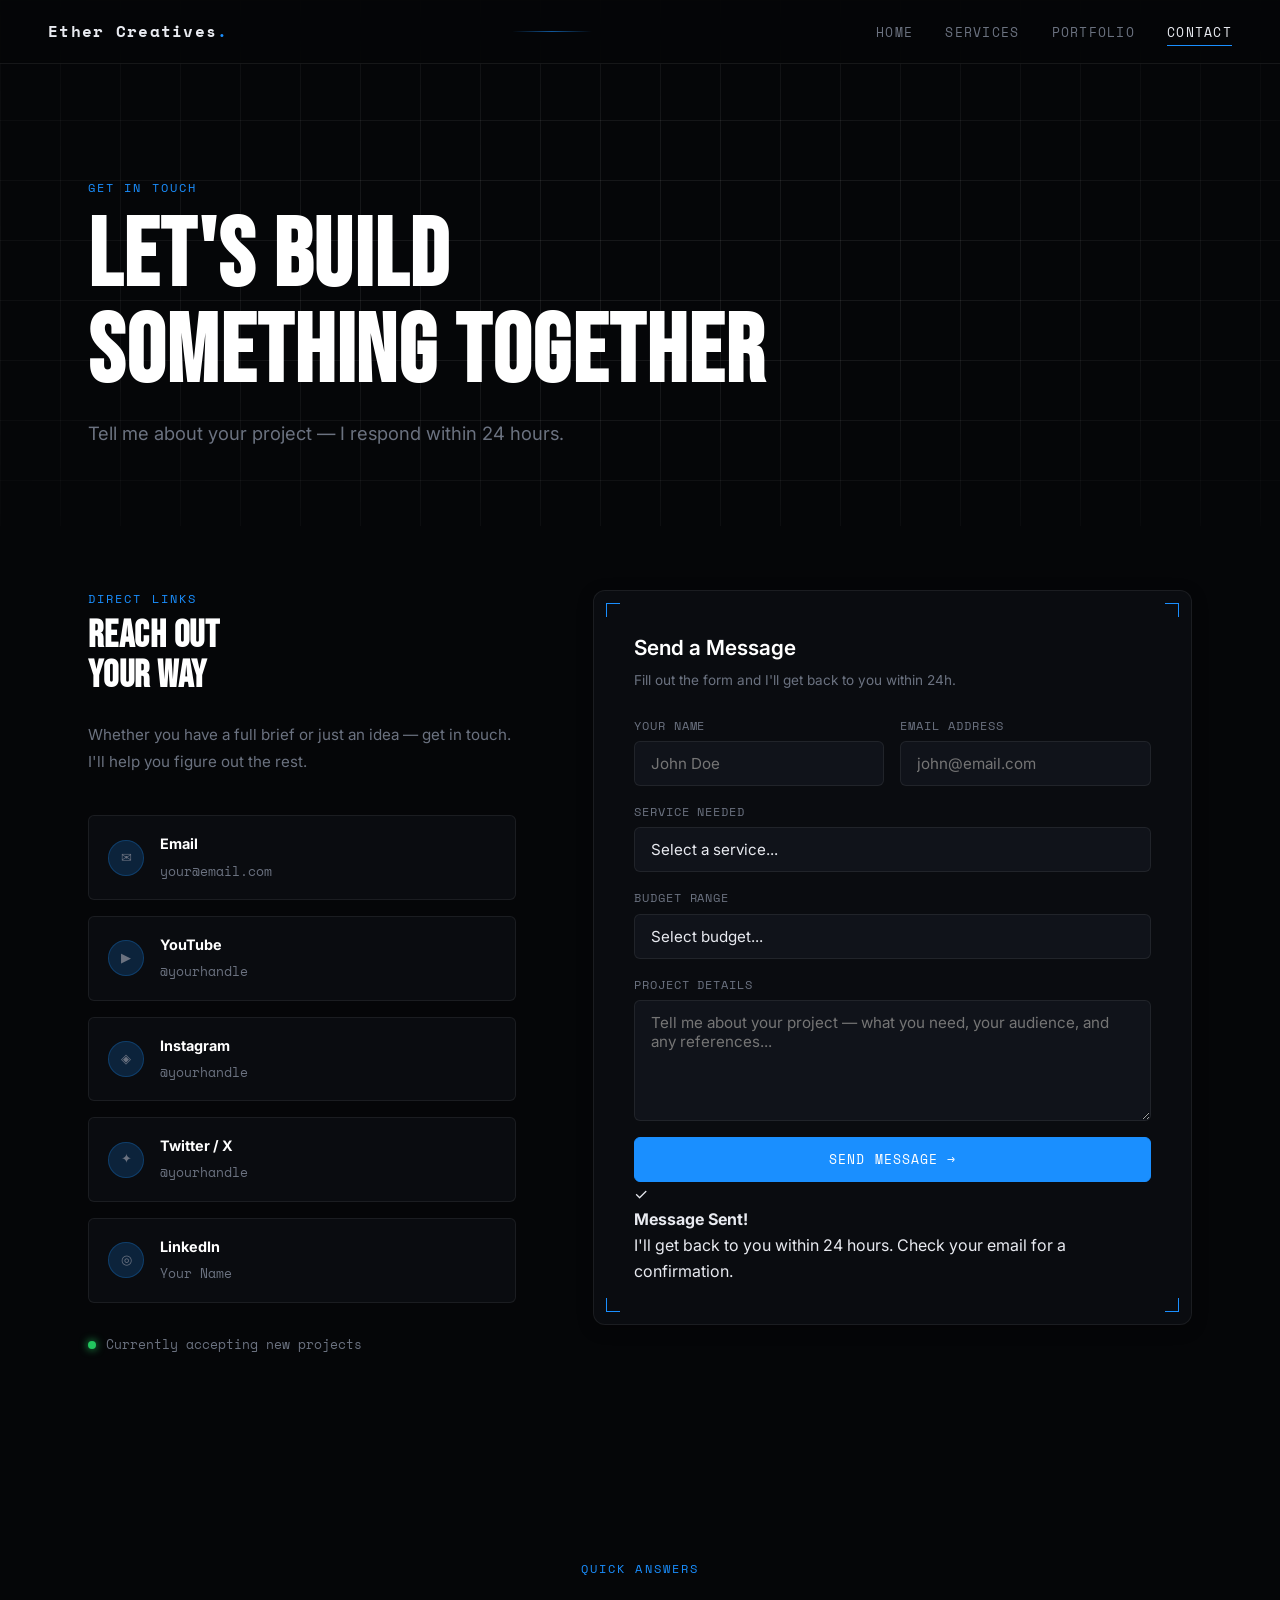
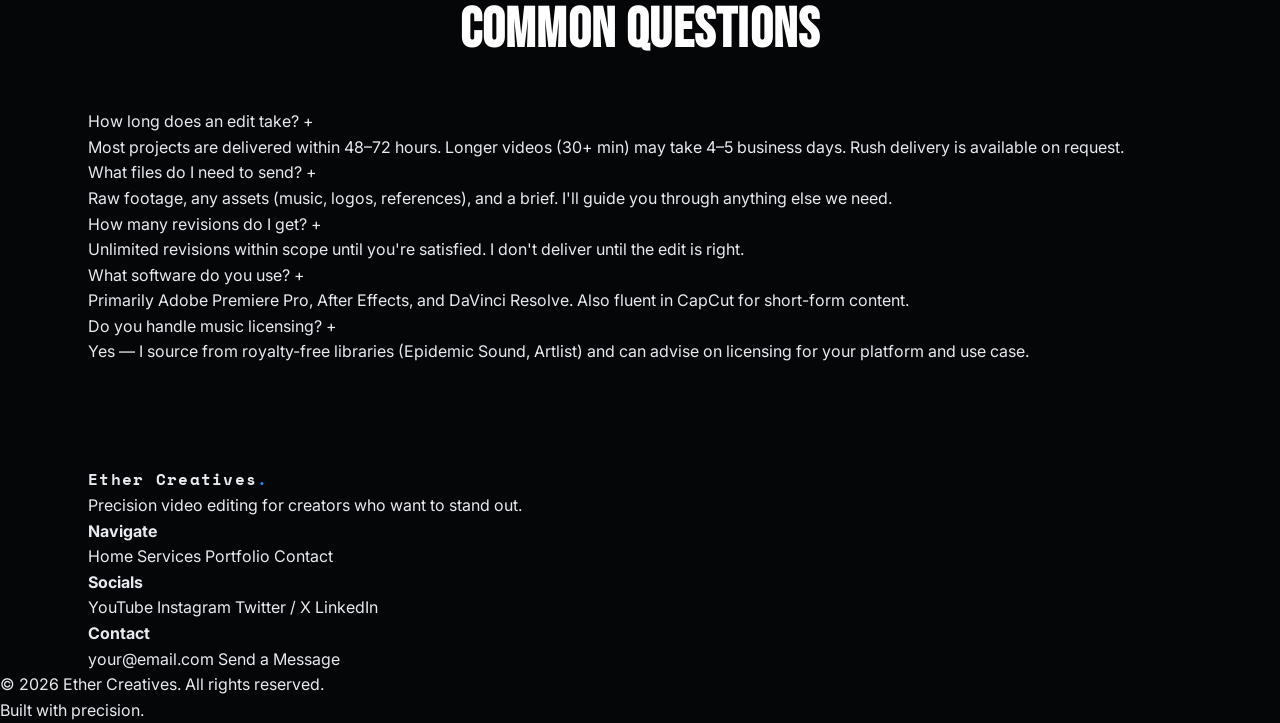
==== commit c1b74e5d: "Fix GitHub Pages deployment: rename index-1.html to index.html, style-1.css to style.css, fix naviga" ====
--- a/contact.html
+++ b/contact.html
@@ -3,15 +3,15 @@
 <head>
   <meta charset="UTF-8">
   <meta name="viewport" content="width=device-width, initial-scale=1.0">
-  <title>Contact — Aether Editing</title>
-  <link rel="stylesheet" href="style-1.css">
+  <title>Contact — Ether Creatives</title>
+  <link rel="stylesheet" href="style.css">
   <link rel="preconnect" href="https://fonts.googleapis.com">
   <link href="https://fonts.googleapis.com/css2?family=Bebas+Neue&family=Inter:wght@300;400;500;600&family=Space+Mono:wght@400;700&display=swap" rel="stylesheet">
 </head>
 <body>
 
   <nav class="nav" id="nav">
-    <a href="index.html" class="nav-logo">AETHER<span class="accent">.</span></a>
+    <a href="index.html" class="nav-logo">Ether Creatives<span class="accent">.</span></a>
     <div class="nav-center"><span class="nav-line"></span></div>
     <button class="hamburger" id="hamburger" aria-label="Menu">
       <span></span><span></span><span></span>
@@ -208,7 +208,7 @@
   <footer class="footer">
     <div class="container footer-inner">
       <div class="footer-brand">
-        <span class="nav-logo">AETHER<span class="accent">.</span></span>
+        <span class="nav-logo">Ether Creatives<span class="accent">.</span></span>
         <p>Precision video editing for creators who want to stand out.</p>
       </div>
       <div class="footer-links">
@@ -234,7 +234,7 @@
       </div>
     </div>
     <div class="footer-bottom">
-      <p>© 2026 Aether Editing. All rights reserved.</p>
+      <p>© 2026 Ether Creatives. All rights reserved.</p>
       <p class="footer-tag">Built with precision.</p>
     </div>
   </footer>
--- a/style.css
+++ b/style.css
@@ -0,0 +1,1843 @@
+
+/* ===========================
+   AETHER EDITING — STYLE.CSS (IMPROVED)
+   Dark Cinematic Portfolio
+   =========================== */
+
+/* ===================== DESIGN TOKENS ===================== */
+:root {
+  /* Color Palette */
+  --bg: #050608;
+  --surface: #0a0c10;
+  --surface2: #10131a;
+  --border: rgba(255,255,255,0.07);
+  --accent: #1a8fff;
+  --accent2: #00c8ff;
+  --accent-glow: rgba(26,143,255,0.18);
+  --accent-rgba-light: rgba(26,143,255,0.3);
+  --accent-rgba-lighter: rgba(26,143,255,0.25);
+  --text: #e8eaf0;
+  --text-muted: #6b7280;
+  --text-dim: #3a4050;
+  --white: #ffffff;
+  --success: #22c55e;
+  --success-glow: rgba(34,197,94,0.2);
+
+  /* Typography */
+  --font-display: 'Bebas Neue', sans-serif;
+  --font-body: 'Inter', sans-serif;
+  --font-mono: 'Space Mono', monospace;
+
+  /* Spacing Scale */
+  --space-xs: 0.5rem;
+  --space-sm: 1rem;
+  --space-md: 1.5rem;
+  --space-lg: 2rem;
+  --space-xl: 2.5rem;
+
+  /* Radii */
+  --radius: 6px;
+  --radius-lg: 12px;
+  --radius-full: 20px;
+
+  /* Shadows */
+  --shadow-sm: 0 2px 8px rgba(0,0,0,0.2);
+  --shadow-md: 0 4px 16px rgba(0,0,0,0.3);
+  --shadow-lg: 0 8px 24px rgba(0,0,0,0.4);
+  --shadow-accent: 0 0 20px rgba(0,200,255,0.3);
+
+  /* Animation */
+  --transition: 0.3s cubic-bezier(0.4,0,0.2,1);
+  --duration-short: 0.2s;
+  --duration-standard: 0.3s;
+  --duration-long: 0.6s;
+
+  /* Z-index Scale */
+  --z-base: 1;
+  --z-dropdown: 10;
+  --z-sticky: 100;
+  --z-modal: 999;
+  --z-nav: 1000;
+  --z-hamburger: 1100;
+}
+
+/* ===================== ACCESSIBILITY ===================== */
+@media (prefers-reduced-motion: reduce) {
+  *,
+  *::before,
+  *::after {
+    animation-duration: 0.01ms !important;
+    animation-iteration-count: 1 !important;
+    transition-duration: 0.01ms !important;
+    scroll-behavior: auto !important;
+  }
+}
+
+/* ===================== RESET ===================== */
+*,
+*::before,
+*::after {
+  box-sizing: border-box;
+  margin: 0;
+  padding: 0;
+}
+
+html {
+  scroll-behavior: smooth;
+}
+
+body {
+  background: var(--bg);
+  color: var(--text);
+  font-family: var(--font-body);
+  font-size: 16px;
+  line-height: 1.6;
+  overflow-x: hidden;
+  -webkit-font-smoothing: antialiased;
+  -moz-osx-font-smoothing: grayscale;
+}
+
+img {
+  display: block;
+  width: 100%;
+  height: 100%;
+  object-fit: cover;
+}
+
+a {
+  color: inherit;
+  text-decoration: none;
+}
+
+ul {
+  list-style: none;
+}
+
+/* Form Inputs - Unified Styling */
+select,
+input,
+textarea {
+  font-family: var(--font-body);
+  color: var(--text);
+  background: var(--surface2);
+  border: 1px solid var(--border);
+  border-radius: var(--radius);
+  padding: 12px 16px;
+  width: 100%;
+  font-size: 0.95rem;
+  outline: none;
+  transition: border-color var(--transition), box-shadow var(--transition);
+  appearance: none;
+  -webkit-appearance: none;
+}
+
+select:focus,
+input:focus,
+textarea:focus {
+  border-color: var(--accent);
+  box-shadow: 0 0 0 3px var(--accent-glow);
+}
+
+select:focus-visible,
+input:focus-visible,
+textarea:focus-visible {
+  outline: 2px solid var(--accent);
+  outline-offset: 2px;
+}
+
+select option {
+  background: var(--surface2);
+}
+
+textarea {
+  resize: vertical;
+  min-height: 120px;
+  font-family: var(--font-body);
+}
+
+button {
+  cursor: pointer;
+  border: none;
+  background: none;
+  font-family: var(--font-body);
+}
+
+/* Scrollbar */
+::-webkit-scrollbar {
+  width: 8px;
+}
+
+::-webkit-scrollbar-track {
+  background: var(--bg);
+}
+
+::-webkit-scrollbar-thumb {
+  background: var(--accent);
+  border-radius: 4px;
+}
+
+::-webkit-scrollbar-thumb:hover {
+  background: var(--accent2);
+}
+
+/* ===================== UTILITY CLASSES ===================== */
+.truncate {
+  overflow: hidden;
+  text-overflow: ellipsis;
+  white-space: nowrap;
+}
+
+.line-clamp-2 {
+  display: -webkit-box;
+  -webkit-line-clamp: 2;
+  -webkit-box-orient: vertical;
+  overflow: hidden;
+}
+
+.line-clamp-3 {
+  display: -webkit-box;
+  -webkit-line-clamp: 3;
+  -webkit-box-orient: vertical;
+  overflow: hidden;
+}
+
+/* ===================== NAVIGATION ===================== */
+.nav {
+  position: fixed;
+  top: 0;
+  left: 0;
+  right: 0;
+  z-index: var(--z-nav);
+  display: flex;
+  align-items: center;
+  padding: 0 clamp(1rem, 4vw, 3rem);
+  height: 64px;
+  background: rgba(5, 6, 8, 0.85);
+  backdrop-filter: blur(16px);
+  border-bottom: 1px solid var(--border);
+  transition: background var(--transition);
+}
+
+.nav.scrolled {
+  background: rgba(5, 6, 8, 0.97);
+}
+
+.nav-logo {
+  font-family: var(--font-mono);
+  font-size: 1rem;
+  font-weight: 700;
+  letter-spacing: 0.08em;
+  white-space: nowrap;
+}
+
+.nav-logo .accent {
+  color: var(--accent);
+}
+
+.nav-center {
+  flex: 1;
+  display: flex;
+  align-items: center;
+  justify-content: center;
+  padding: 0 2rem;
+}
+
+.nav-line {
+  display: block;
+  width: 80px;
+  height: 1px;
+  background: linear-gradient(90deg, transparent, var(--accent), transparent);
+  opacity: 0.6;
+  will-change: opacity;
+}
+
+.nav-links {
+  display: flex;
+  gap: 2rem;
+  align-items: center;
+}
+
+.nav-links a {
+  font-size: 0.8rem;
+  font-family: var(--font-mono);
+  letter-spacing: 0.1em;
+  text-transform: uppercase;
+  color: var(--text-muted);
+  transition: color var(--transition);
+  position: relative;
+}
+
+.nav-links a::after {
+  content: '';
+  position: absolute;
+  bottom: -4px;
+  left: 0;
+  right: 0;
+  height: 1px;
+  background: var(--accent);
+  transform: scaleX(0);
+  transition: transform var(--transition);
+  transform-origin: left;
+  will-change: transform;
+}
+
+.nav-links a:hover,
+.nav-links a.active {
+  color: var(--text);
+}
+
+.nav-links a.active::after,
+.nav-links a:hover::after {
+  transform: scaleX(1);
+}
+
+.nav-links a:focus-visible {
+  outline: 2px solid var(--accent);
+  outline-offset: 4px;
+}
+
+/* Hamburger Menu */
+.hamburger {
+  display: none;
+  flex-direction: column;
+  gap: 5px;
+  padding: 4px;
+  z-index: var(--z-hamburger);
+}
+
+.hamburger span {
+  display: block;
+  width: 22px;
+  height: 1.5px;
+  background: var(--text);
+  transition: all var(--transition);
+  will-change: transform;
+}
+
+.hamburger.open span:nth-child(1) {
+  transform: rotate(45deg) translate(4.5px, 4.5px);
+}
+
+.hamburger.open span:nth-child(2) {
+  opacity: 0;
+}
+
+.hamburger.open span:nth-child(3) {
+  transform: rotate(-45deg) translate(4.5px, -4.5px);
+}
+
+/* Mobile Overlay */
+.mobile-overlay {
+  position: fixed;
+  inset: 0;
+  background: rgba(5, 6, 8, 0.98);
+  backdrop-filter: blur(20px);
+  z-index: var(--z-modal);
+  display: flex;
+  flex-direction: column;
+  align-items: center;
+  justify-content: center;
+  gap: 2rem;
+  opacity: 0;
+  pointer-events: none;
+  transition: opacity var(--transition);
+}
+
+.mobile-overlay.open {
+  opacity: 1;
+  pointer-events: all;
+}
+
+.mobile-overlay ul {
+  display: flex;
+  flex-direction: column;
+  gap: 1.5rem;
+  text-align: center;
+}
+
+.mobile-overlay ul a {
+  font-family: var(--font-display);
+  font-size: 2.5rem;
+  letter-spacing: 0.05em;
+  color: var(--text-muted);
+  transition: color var(--transition);
+}
+
+.mobile-overlay ul a:hover {
+  color: var(--accent);
+}
+
+.mobile-overlay ul a:focus-visible {
+  outline: 2px solid var(--accent);
+  outline-offset: 8px;
+}
+
+.mobile-socials {
+  display: flex;
+  gap: 2rem;
+  font-size: 0.85rem;
+  font-family: var(--font-mono);
+  color: var(--text-muted);
+}
+
+.mobile-socials a:hover {
+  color: var(--accent);
+}
+
+.mobile-socials a:focus-visible {
+  outline: 2px solid var(--accent);
+  outline-offset: 4px;
+}
+
+/* ===================== HERO SECTION ===================== */
+.hero {
+  position: relative;
+  min-height: 100vh;
+  display: flex;
+  flex-direction: column;
+  justify-content: flex-end;
+  padding: 0 clamp(1rem, 6vw, 5rem);
+  padding-top: 64px;
+  overflow: hidden;
+}
+
+.hero-bg {
+  position: absolute;
+  inset: 0;
+  z-index: 0;
+}
+
+.hero-bg img {
+  object-position: center top;
+  filter: brightness(0.3) saturate(0.5);
+  will-change: filter;
+}
+
+.hero-overlay {
+  position: absolute;
+  inset: 0;
+  background: linear-gradient(
+    180deg,
+    rgba(5, 6, 8, 0.2) 0%,
+    rgba(5, 6, 8, 0.5) 40%,
+    rgba(5, 6, 8, 0.92) 75%,
+    var(--bg) 100%
+  );
+}
+
+/* Scan Line Animation */
+.hero-scan {
+  position: absolute;
+  top: 0;
+  left: 0;
+  right: 0;
+  height: 2px;
+  background: linear-gradient(
+    90deg,
+    transparent 0%,
+    var(--accent) 50%,
+    transparent 100%
+  );
+  opacity: 0.7;
+  z-index: 2;
+  animation: scanDown 6s ease-in-out infinite;
+  will-change: top, opacity;
+}
+
+@keyframes scanDown {
+  0% {
+    top: 64px;
+    opacity: 0.7;
+  }
+  90% {
+    top: 100%;
+    opacity: 0.2;
+  }
+  100% {
+    top: 100%;
+    opacity: 0;
+  }
+}
+
+/* Brackets */
+.hero-bracket,
+.frame-corner,
+.form-bracket {
+  position: absolute;
+  width: 20px;
+  height: 20px;
+  z-index: 3;
+}
+
+.hero-bracket.tl {
+  top: 80px;
+  left: clamp(1rem, 4vw, 3rem);
+  border-top: 1.5px solid var(--accent);
+  border-left: 1.5px solid var(--accent);
+}
+
+.hero-bracket.tr {
+  top: 80px;
+  right: clamp(1rem, 4vw, 3rem);
+  border-top: 1.5px solid var(--accent);
+  border-right: 1.5px solid var(--accent);
+}
+
+.hero-bracket.bl {
+  bottom: 20px;
+  left: clamp(1rem, 4vw, 3rem);
+  border-bottom: 1.5px solid var(--accent);
+  border-left: 1.5px solid var(--accent);
+}
+
+.hero-bracket.br {
+  bottom: 20px;
+  right: clamp(1rem, 4vw, 3rem);
+  border-bottom: 1.5px solid var(--accent);
+  border-right: 1.5px solid var(--accent);
+}
+
+.hero-content {
+  position: relative;
+  z-index: 4;
+  padding-bottom: 6rem;
+  max-width: 860px;
+}
+
+.hero-eyebrow {
+  display: flex;
+  align-items: center;
+  gap: 8px;
+  font-family: var(--font-mono);
+  font-size: 0.75rem;
+  letter-spacing: 0.15em;
+  color: var(--text-muted);
+  text-transform: uppercase;
+  margin-bottom: 1.2rem;
+  animation: fadeUp 0.8s ease both 0.2s;
+}
+
+.dot {
+  width: 6px;
+  height: 6px;
+  border-radius: 50%;
+  background: var(--accent2);
+  box-shadow: 0 0 8px var(--accent2);
+  animation: pulse 2s ease infinite;
+  will-change: opacity;
+}
+
+@keyframes pulse {
+  0%,
+  100% {
+    opacity: 1;
+  }
+  50% {
+    opacity: 0.4;
+  }
+}
+
+.hero-title {
+  font-family: var(--font-display);
+  font-size: clamp(2.5rem, 12vw, 10rem);
+  line-height: 0.9;
+  letter-spacing: 0.02em;
+  color: var(--white);
+  margin-bottom: 1.5rem;
+}
+
+.hero-title .line1 {
+  display: block;
+  animation: fadeUp 0.8s ease both 0.3s;
+}
+
+.hero-title .line2 {
+  display: block;
+  color: transparent;
+  -webkit-text-stroke: 1px rgba(255, 255, 255, 0.6);
+  animation: fadeUp 0.8s ease both 0.45s;
+}
+
+.cursor-bar {
+  color: var(--accent);
+  -webkit-text-stroke: 0;
+  animation: blink 1s step-end infinite;
+  will-change: opacity;
+}
+
+@keyframes blink {
+  0%,
+  100% {
+    opacity: 1;
+  }
+  50% {
+    opacity: 0;
+  }
+}
+
+@keyframes fadeUp {
+  from {
+    opacity: 0;
+    transform: translateY(20px);
+  }
+  to {
+    opacity: 1;
+    transform: translateY(0);
+  }
+}
+
+.hero-sub {
+  font-size: clamp(1rem, 2vw, 1.2rem);
+  color: var(--text-muted);
+  max-width: 500px;
+  margin-bottom: 2.5rem;
+  line-height: 1.7;
+  animation: fadeUp 0.8s ease both 0.6s;
+}
+
+.hero-cta {
+  display: flex;
+  gap: 1rem;
+  flex-wrap: wrap;
+  animation: fadeUp 0.8s ease both 0.75s;
+}
+
+/* Hero Stats */
+.hero-stats {
+  position: relative;
+  z-index: 4;
+  display: flex;
+  align-items: center;
+  gap: 2rem;
+  padding: 1.5rem 0 2rem;
+  border-top: 1px solid var(--border);
+  animation: fadeUp 0.8s ease both 0.9s;
+  flex-wrap: wrap;
+}
+
+.stat {
+  display: flex;
+  flex-direction: column;
+}
+
+.stat-num {
+  font-family: var(--font-display);
+  font-size: 2rem;
+  color: var(--white);
+  line-height: 1;
+}
+
+.stat-label {
+  font-size: 0.7rem;
+  font-family: var(--font-mono);
+  color: var(--text-muted);
+  letter-spacing: 0.08em;
+  text-transform: uppercase;
+  margin-top: 4px;
+}
+
+.stat-divider {
+  width: 1px;
+  height: 36px;
+  background: var(--border);
+}
+
+/* Scroll Hint */
+.scroll-hint {
+  position: absolute;
+  bottom: 2rem;
+  right: clamp(1rem, 4vw, 3rem);
+  z-index: 4;
+  display: flex;
+  flex-direction: column;
+  align-items: center;
+  gap: 8px;
+  animation: fadeUp 0.8s ease both 1s;
+}
+
+.scroll-line {
+  display: block;
+  width: 1px;
+  height: 60px;
+  background: linear-gradient(180deg, transparent, var(--accent));
+  animation: scrollLine 2s ease infinite;
+  will-change: transform;
+}
+
+@keyframes scrollLine {
+  0% {
+    transform: scaleY(0);
+    transform-origin: top;
+  }
+  50% {
+    transform: scaleY(1);
+    transform-origin: top;
+  }
+  51% {
+    transform: scaleY(1);
+    transform-origin: bottom;
+  }
+  100% {
+    transform: scaleY(0);
+    transform-origin: bottom;
+  }
+}
+
+.scroll-text {
+  font-family: var(--font-mono);
+  font-size: 0.6rem;
+  letter-spacing: 0.2em;
+  color: var(--text-dim);
+  writing-mode: vertical-rl;
+}
+
+/* ===================== MARQUEE ===================== */
+.marquee-wrap {
+  overflow: hidden;
+  background: var(--surface);
+  border-top: 1px solid var(--border);
+  border-bottom: 1px solid var(--border);
+  padding: 14px 0;
+}
+
+.marquee-track {
+  display: flex;
+  gap: 2rem;
+  width: max-content;
+  animation: marquee 25s linear infinite;
+  white-space: nowrap;
+  will-change: transform;
+}
+
+.marquee-track span {
+  font-family: var(--font-mono);
+  font-size: 0.7rem;
+  letter-spacing: 0.15em;
+  color: var(--text-muted);
+  text-transform: uppercase;
+}
+
+.marquee-track .sep {
+  color: var(--accent);
+}
+
+@keyframes marquee {
+  from {
+    transform: translateX(0);
+  }
+  to {
+    transform: translateX(-50%);
+  }
+}
+
+/* ===================== BUTTONS ===================== */
+/* Base Button Card */
+.card-base {
+  background: var(--surface);
+  border: 1px solid var(--border);
+  border-radius: var(--radius-lg);
+  padding: 2.5rem;
+  transition: all var(--transition);
+}
+
+/* Primary Button */
+.btn-primary {
+  display: inline-flex;
+  align-items: center;
+  gap: 8px;
+  padding: 12px 28px;
+  background: var(--accent);
+  color: var(--white);
+  font-family: var(--font-mono);
+  font-size: 0.8rem;
+  letter-spacing: 0.08em;
+  text-transform: uppercase;
+  border-radius: var(--radius);
+  transition: all var(--transition);
+  border: 1px solid var(--accent);
+  will-change: transform;
+}
+
+.btn-primary:hover {
+  background: var(--accent2);
+  border-color: var(--accent2);
+  box-shadow: var(--shadow-accent);
+  transform: translateY(-2px);
+}
+
+.btn-primary:focus-visible {
+  outline: 2px solid var(--accent2);
+  outline-offset: 2px;
+}
+
+.btn-primary:active {
+  transform: translateY(0);
+}
+
+/* Ghost Button */
+.btn-ghost {
+  display: inline-flex;
+  align-items: center;
+  padding: 12px 28px;
+  background: transparent;
+  color: var(--text);
+  font-family: var(--font-mono);
+  font-size: 0.8rem;
+  letter-spacing: 0.08em;
+  text-transform: uppercase;
+  border-radius: var(--radius);
+  border: 1px solid var(--border);
+  transition: all var(--transition);
+}
+
+.btn-ghost:hover {
+  border-color: var(--accent);
+  color: var(--accent);
+  box-shadow: 0 0 12px rgba(26, 143, 255, 0.2);
+}
+
+.btn-ghost:focus-visible {
+  outline: 2px solid var(--accent);
+  outline-offset: 2px;
+}
+
+/* Button Modifiers */
+.btn-large {
+  padding: 16px 40px;
+  font-size: 0.9rem;
+}
+
+.btn-full {
+  width: 100%;
+  justify-content: center;
+}
+
+/* ===================== LAYOUT ===================== */
+.container {
+  width: min(1200px, 100%);
+  margin: 0 auto;
+  padding: 0 clamp(1rem, 5vw, 3rem);
+}
+
+.section {
+  padding: clamp(4rem, 8vw, 8rem) 0;
+}
+
+.section-header {
+  display: flex;
+  flex-wrap: wrap;
+  align-items: flex-end;
+  justify-content: space-between;
+  gap: 1rem;
+  margin-bottom: 3rem;
+}
+
+.section-header.centered {
+  flex-direction: column;
+  align-items: center;
+  text-align: center;
+}
+
+.section-tag {
+  font-family: var(--font-mono);
+  font-size: 0.72rem;
+  letter-spacing: 0.18em;
+  text-transform: uppercase;
+  color: var(--accent);
+  margin-bottom: 0.5rem;
+  display: block;
+}
+
+.section-title {
+  font-family: var(--font-display);
+  font-size: clamp(2rem, 5vw, 3.5rem);
+  letter-spacing: 0.02em;
+  color: var(--white);
+  line-height: 1.05;
+}
+
+.section-link {
+  font-family: var(--font-mono);
+  font-size: 0.78rem;
+  letter-spacing: 0.1em;
+  color: var(--accent);
+  text-transform: uppercase;
+  transition: opacity var(--transition);
+}
+
+.section-link:hover {
+  opacity: 0.7;
+}
+
+.section-link:focus-visible {
+  outline: 2px solid var(--accent);
+  outline-offset: 4px;
+}
+
+/* ===================== SERVICE CARDS (HOME) ===================== */
+.services-grid-home {
+  display: grid;
+  grid-template-columns: repeat(auto-fill, minmax(300px, 1fr));
+  gap: 1px;
+  background: var(--border);
+  border: 1px solid var(--border);
+  border-radius: var(--radius-lg);
+  overflow: hidden;
+}
+
+.service-card {
+  background: var(--surface);
+  padding: 2.5rem;
+  position: relative;
+  transition: background var(--transition), transform var(--transition);
+  overflow: hidden;
+}
+
+.service-card::before {
+  content: attr(data-index);
+  position: absolute;
+  top: 1.5rem;
+  right: 1.5rem;
+  font-family: var(--font-mono);
+  font-size: 0.65rem;
+  color: var(--text-dim);
+  letter-spacing: 0.1em;
+}
+
+.service-card:hover {
+  background: var(--surface2);
+  transform: translateY(-2px);
+}
+
+.service-card:hover .card-icon {
+  color: var(--accent);
+}
+
+.card-icon {
+  font-size: 1.5rem;
+  color: var(--text-dim);
+  margin-bottom: 1.2rem;
+  transition: color var(--transition);
+}
+
+.service-card h3 {
+  font-size: 1.1rem;
+  font-weight: 600;
+  color: var(--white);
+  margin-bottom: 0.75rem;
+}
+
+.service-card p {
+  font-size: 0.9rem;
+  color: var(--text-muted);
+  line-height: 1.65;
+}
+
+.card-tag {
+  display: inline-block;
+  margin-top: 1rem;
+  padding: 3px 10px;
+  background: var(--accent-glow);
+  color: var(--accent);
+  font-family: var(--font-mono);
+  font-size: 0.65rem;
+  letter-spacing: 0.1em;
+  border-radius: var(--radius-full);
+  border: 1px solid var(--accent-rgba-lighter);
+}
+
+/* ===================== WHY SECTION ===================== */
+.why-grid {
+  display: grid;
+  grid-template-columns: 1fr 1fr;
+  gap: clamp(2rem, 6vw, 5rem);
+  align-items: center;
+}
+
+.why-visual {
+  position: relative;
+}
+
+.why-frame {
+  position: relative;
+  border-radius: var(--radius-lg);
+  overflow: hidden;
+  aspect-ratio: 4/3;
+}
+
+.why-frame img {
+  object-fit: cover;
+  filter: brightness(0.8) saturate(0.7);
+  will-change: transform;
+}
+
+.why-frame:hover img {
+  transform: scale(1.02);
+}
+
+.frame-corner {
+  position: absolute;
+  width: 16px;
+  height: 16px;
+  z-index: 2;
+}
+
+.frame-corner.tl {
+  top: 12px;
+  left: 12px;
+  border-top: 1.5px solid var(--accent);
+  border-left: 1.5px solid var(--accent);
+}
+
+.frame-corner.tr {
+  top: 12px;
+  right: 12px;
+  border-top: 1.5px solid var(--accent);
+  border-right: 1.5px solid var(--accent);
+}
+
+.frame-corner.bl {
+  bottom: 12px;
+  left: 12px;
+  border-bottom: 1.5px solid var(--accent);
+  border-left: 1.5px solid var(--accent);
+}
+
+.frame-corner.br {
+  bottom: 12px;
+  right: 12px;
+  border-bottom: 1.5px solid var(--accent);
+  border-right: 1.5px solid var(--accent);
+}
+
+.why-body {
+  color: var(--text-muted);
+  line-height: 1.8;
+  margin: 1.5rem 0;
+}
+
+.why-list {
+  display: flex;
+  flex-direction: column;
+  gap: 0.75rem;
+  margin-bottom: 2rem;
+}
+
+.why-list li {
+  display: flex;
+  align-items: center;
+  gap: 12px;
+  font-size: 0.9rem;
+  color: var(--text-muted);
+}
+
+.check {
+  color: var(--accent);
+  font-size: 0.85rem;
+  flex-shrink: 0;
+}
+
+/* ===================== CTA BAND ===================== */
+.cta-band {
+  position: relative;
+  padding: clamp(4rem, 8vw, 7rem) 0;
+  overflow: hidden;
+}
+
+.cta-band-bg {
+  position: absolute;
+  inset: 0;
+  background: linear-gradient(135deg, var(--surface) 0%, var(--surface2) 100%);
+  border-top: 1px solid var(--border);
+  border-bottom: 1px solid var(--border);
+}
+
+.cta-band-bg::before {
+  content: '';
+  position: absolute;
+  inset: 0;
+  background: radial-gradient(
+    ellipse 60% 80% at 50% 50%,
+    rgba(26, 143, 255, 0.08) 0%,
+    transparent 70%
+  );
+}
+
+.cta-band-inner {
+  position: relative;
+  z-index: 1;
+  display: flex;
+  align-items: center;
+  justify-content: space-between;
+  gap: 2rem;
+  flex-wrap: wrap;
+}
+
+.cta-band-inner h2 {
+  font-family: var(--font-display);
+  font-size: clamp(2rem, 5vw, 3.5rem);
+  color: var(--white);
+  line-height: 1.05;
+}
+
+/* ===================== PAGE HERO ===================== */
+.page-hero {
+  position: relative;
+  padding: clamp(8rem, 14vw, 12rem) 0 clamp(4rem, 6vw, 5rem);
+  overflow: hidden;
+}
+
+.page-hero-bg {
+  position: absolute;
+  inset: 0;
+  background: var(--bg);
+}
+
+.page-hero-grid {
+  position: absolute;
+  inset: 0;
+  background-image: linear-gradient(var(--border) 1px, transparent 1px),
+    linear-gradient(90deg, var(--border) 1px, transparent 1px);
+  background-size: 60px 60px;
+  mask-image: radial-gradient(
+    ellipse 80% 80% at 50% 50%,
+    black 30%,
+    transparent 100%
+  );
+}
+
+.page-hero-content {
+  position: relative;
+  z-index: 1;
+}
+
+.page-title {
+  font-family: var(--font-display);
+  font-size: clamp(3rem, 8vw, 6rem);
+  color: var(--white);
+  line-height: 1;
+  letter-spacing: 0.02em;
+  margin: 0.75rem 0 1rem;
+}
+
+.page-sub {
+  font-size: clamp(1rem, 2vw, 1.15rem);
+  color: var(--text-muted);
+  max-width: 480px;
+  line-height: 1.7;
+}
+
+/* ===================== SERVICES FULL ===================== */
+.services-full-grid {
+  display: grid;
+  grid-template-columns: repeat(auto-fill, minmax(320px, 1fr));
+  gap: 1.5rem;
+}
+
+.service-full-card {
+  background: var(--surface);
+  border: 1px solid var(--border);
+  border-radius: var(--radius-lg);
+  padding: 2.5rem;
+  display: flex;
+  flex-direction: column;
+  gap: 0;
+  transition: border-color var(--transition), transform var(--transition);
+  position: relative;
+  overflow: hidden;
+}
+
+.service-full-card::after {
+  content: '';
+  position: absolute;
+  bottom: 0;
+  left: 0;
+  right: 0;
+  height: 2px;
+  background: linear-gradient(90deg, var(--accent), var(--accent2));
+  transform: scaleX(0);
+  transform-origin: left;
+  transition: transform var(--transition);
+  will-change: transform;
+}
+
+.service-full-card:hover {
+  border-color: var(--accent-rgba-light);
+  transform: translateY(-3px);
+  box-shadow: var(--shadow-sm);
+}
+
+.service-full-card:hover::after {
+  transform: scaleX(1);
+}
+
+.sfc-custom {
+  border-color: rgba(26, 143, 255, 0.2);
+  background: var(--surface2);
+}
+
+.sfc-top {
+  display: flex;
+  align-items: center;
+  justify-content: space-between;
+  margin-bottom: 1.2rem;
+}
+
+.sfc-icon {
+  font-size: 1.3rem;
+  color: var(--accent);
+}
+
+.sfc-badge {
+  font-family: var(--font-mono);
+  font-size: 0.62rem;
+  letter-spacing: 0.1em;
+  color: var(--accent);
+  background: var(--accent-glow);
+  border: 1px solid var(--accent-rgba-lighter);
+  padding: 3px 8px;
+  border-radius: var(--radius-full);
+  text-transform: uppercase;
+}
+
+.service-full-card h3 {
+  font-size: 1.2rem;
+  font-weight: 600;
+  color: var(--white);
+  margin-bottom: 0.75rem;
+}
+
+.service-full-card p {
+  font-size: 0.9rem;
+  color: var(--text-muted);
+  line-height: 1.7;
+  margin-bottom: 1.2rem;
+  flex: 1;
+}
+
+.sfc-list {
+  display: flex;
+  flex-direction: column;
+  gap: 6px;
+  margin-bottom: 1.5rem;
+}
+
+.sfc-list li {
+  font-size: 0.82rem;
+  color: var(--text-muted);
+  padding-left: 1rem;
+  position: relative;
+}
+
+.sfc-list li::before {
+  content: '–';
+  position: absolute;
+  left: 0;
+  color: var(--accent);
+}
+
+.sfc-btn {
+  margin-top: auto;
+  align-self: flex-start;
+}
+
+/* ===================== PROCESS ===================== */
+.process-section {
+  background: var(--surface);
+  border-top: 1px solid var(--border);
+}
+
+.process-steps {
+  display: flex;
+  align-items: flex-start;
+  gap: 1rem;
+  flex-wrap: wrap;
+  margin-top: 3rem;
+}
+
+.process-step {
+  flex: 1;
+  min-width: 160px;
+  padding: 2rem;
+  background: var(--surface2);
+  border: 1px solid var(--border);
+  border-radius: var(--radius-lg);
+  transition: all var(--transition);
+}
+
+.process-step:hover {
+  border-color: var(--accent-rgba-light);
+  transform: translateY(-2px);
+  background: var(--surface);
+}
+
+.step-num {
+  font-family: var(--font-display);
+  font-size: 2.5rem;
+  color: var(--accent);
+  opacity: 0.4;
+  line-height: 1;
+  margin-bottom: 1rem;
+}
+
+.process-step h4 {
+  font-size: 1rem;
+  font-weight: 600;
+  color: var(--white);
+  margin-bottom: 0.5rem;
+}
+
+.process-step p {
+  font-size: 0.85rem;
+  color: var(--text-muted);
+  line-height: 1.6;
+}
+
+.process-arrow {
+  font-size: 1.2rem;
+  color: var(--text-dim);
+  padding-top: 2.5rem;
+  flex-shrink: 0;
+}
+
+/* ===================== FILTER BAR ===================== */
+.filter-bar-wrap {
+  background: var(--surface);
+  border-bottom: 1px solid var(--border);
+  position: sticky;
+  top: 64px;
+  z-index: var(--z-sticky);
+}
+
+.filter-bar {
+  display: flex;
+  gap: 0.5rem;
+  padding: 1rem clamp(1rem, 5vw, 3rem);
+  overflow-x: auto;
+  scrollbar-width: none;
+}
+
+.filter-bar::-webkit-scrollbar {
+  display: none;
+}
+
+.filter-btn {
+  padding: 6px 16px;
+  border-radius: var(--radius-full);
+  font-family: var(--font-mono);
+  font-size: 0.7rem;
+  letter-spacing: 0.1em;
+  text-transform: uppercase;
+  color: var(--text-muted);
+  background: transparent;
+  border: 1px solid var(--border);
+  white-space: nowrap;
+  transition: all var(--transition);
+  cursor: pointer;
+}
+
+.filter-btn:hover,
+.filter-btn.active {
+  background: var(--accent);
+  border-color: var(--accent);
+  color: var(--white);
+}
+
+.filter-btn:focus-visible {
+  outline: 2px solid var(--accent);
+  outline-offset: 2px;
+}
+
+/* ===================== PORTFOLIO GRID ===================== */
+.portfolio-grid {
+  display: grid;
+  grid-template-columns: repeat(auto-fill, minmax(300px, 1fr));
+  gap: 1.5rem;
+}
+
+.port-card {
+  cursor: pointer;
+  transition: transform var(--transition);
+}
+
+.port-card:focus-visible {
+  outline: 2px solid var(--accent);
+  outline-offset: 4px;
+  border-radius: var(--radius-lg);
+}
+
+.port-thumb {
+  position: relative;
+  border-radius: var(--radius-lg);
+  overflow: hidden;
+  aspect-ratio: 16/10;
+  background: var(--surface2);
+}
+
+.port-thumb img {
+  transition: transform 0.5s ease, filter var(--transition);
+  filter: brightness(0.8) saturate(0.7);
+  will-change: transform, filter;
+}
+
+.port-card:hover .port-thumb img {
+  transform: scale(1.05);
+  filter: brightness(0.5) saturate(0.5);
+}
+
+.port-overlay {
+  position: absolute;
+  inset: 0;
+  display: flex;
+  flex-direction: column;
+  align-items: center;
+  justify-content: center;
+  opacity: 0;
+  transition: opacity var(--transition);
+  background: rgba(5, 6, 8, 0.3);
+}
+
+.port-card:hover .port-overlay {
+  opacity: 1;
+}
+
+.play-btn {
+  width: 52px;
+  height: 52px;
+  border-radius: 50%;
+  background: var(--accent);
+  display: flex;
+  align-items: center;
+  justify-content: center;
+  font-size: 1rem;
+  color: var(--white);
+  margin-bottom: 1rem;
+  box-shadow: var(--shadow-accent);
+  transition: transform var(--transition), box-shadow var(--transition);
+  will-change: transform;
+}
+
+.play-btn:hover {
+  transform: scale(1.1);
+  box-shadow: 0 0 30px rgba(0, 200, 255, 0.5);
+}
+
+.port-info {
+  text-align: center;
+  padding: 0 1rem;
+}
+
+.port-info h4 {
+  font-size: 0.95rem;
+  font-weight: 600;
+  color: var(--white);
+}
+
+.port-info span {
+  font-size: 0.78rem;
+  color: var(--text-muted);
+  font-family: var(--font-mono);
+}
+
+.port-meta {
+  display: flex;
+  align-items: center;
+  justify-content: space-between;
+  padding: 0.75rem 0 0;
+}
+
+.port-cat-tag {
+  font-family: var(--font-mono);
+  font-size: 0.68rem;
+  letter-spacing: 0.1em;
+  color: var(--accent);
+  text-transform: uppercase;
+}
+
+.port-duration {
+  font-family: var(--font-mono);
+  font-size: 0.72rem;
+  color: var(--text-dim);
+}
+
+.port-card.hidden {
+  display: none;
+}
+
+/* ===================== TESTIMONIALS ===================== */
+.testimonials-section {
+  background: var(--surface);
+  border-top: 1px solid var(--border);
+}
+
+.testimonials-grid {
+  display: grid;
+  grid-template-columns: repeat(auto-fill, minmax(280px, 1fr));
+  gap: 1.5rem;
+  margin-top: 3rem;
+}
+
+.testi-card {
+  background: var(--bg);
+  border: 1px solid var(--border);
+  border-radius: var(--radius-lg);
+  padding: 2rem;
+  transition: all var(--transition);
+}
+
+.testi-card:hover {
+  border-color: var(--accent-rgba-light);
+  box-shadow: var(--shadow-sm);
+  transform: translateY(-2px);
+}
+
+.testi-card:focus-visible {
+  outline: 2px solid var(--accent);
+  outline-offset: 2px;
+}
+
+.testi-stars {
+  color: var(--accent);
+  font-size: 0.9rem;
+  margin-bottom: 1rem;
+  letter-spacing: 2px;
+}
+
+.testi-card p {
+  font-size: 0.9rem;
+  color: var(--text-muted);
+  line-height: 1.75;
+  margin-bottom: 1.5rem;
+  font-style: italic;
+}
+
+.testi-author {
+  display: flex;
+  align-items: center;
+  gap: 12px;
+}
+
+.testi-avatar {
+  width: 40px;
+  height: 40px;
+  border-radius: 50%;
+  background: var(--accent-glow);
+  border: 1px solid var(--accent);
+  display: flex;
+  align-items: center;
+  justify-content: center;
+  font-family: var(--font-mono);
+  font-size: 0.7rem;
+  color: var(--accent);
+  flex-shrink: 0;
+}
+
+.testi-author strong {
+  display: block;
+  font-size: 0.9rem;
+  color: var(--white);
+}
+
+.testi-author span {
+  font-size: 0.75rem;
+  color: var(--text-muted);
+  font-family: var(--font-mono);
+}
+
+/* ===================== CONTACT ===================== */
+.contact-section {
+  padding-top: 4rem;
+}
+
+.contact-grid {
+  display: grid;
+  grid-template-columns: 1fr 1.4fr;
+  gap: clamp(2rem, 6vw, 5rem);
+  align-items: start;
+}
+
+.ci-block {
+  margin-bottom: 2.5rem;
+}
+
+.ci-body {
+  color: var(--text-muted);
+  line-height: 1.8;
+  margin-top: 1.5rem;
+  font-size: 0.95rem;
+}
+
+.ci-contacts {
+  display: flex;
+  flex-direction: column;
+  gap: 1rem;
+  margin-bottom: 2rem;
+}
+
+.ci-item {
+  display: flex;
+  align-items: center;
+  gap: 1rem;
+  padding: 1rem 1.2rem;
+  background: var(--surface);
+  border: 1px solid var(--border);
+  border-radius: var(--radius);
+  transition: all var(--transition);
+}
+
+.ci-item:hover {
+  border-color: var(--accent);
+  background: var(--surface2);
+  transform: translateX(4px);
+}
+
+.ci-item:focus-visible {
+  outline: 2px solid var(--accent);
+  outline-offset: 2px;
+}
+
+.ci-icon {
+  width: 36px;
+  height: 36px;
+  border-radius: 50%;
+  background: var(--accent-glow);
+  border: 1px solid var(--accent-rgba-lighter);
+  display: flex;
+  align-items: center;
+  justify-content: center;
+  color: var(--accent);
+  font-size: 0.85rem;
+  flex-shrink: 0;
+}
+
+.ci-item strong {
+  display: block;
+  font-size: 0.9rem;
+  color: var(--white);
+  margin-bottom: 2px;
+}
+
+.ci-item span {
+  font-size: 0.8rem;
+  color: var(--text-muted);
+  font-family: var(--font-mono);
+}
+
+.ci-availability {
+  display: flex;
+  align-items: center;
+  gap: 10px;
+  font-size: 0.8rem;
+  font-family: var(--font-mono);
+  color: var(--text-muted);
+}
+
+.avail-dot {
+  width: 8px;
+  height: 8px;
+  border-radius: 50%;
+  background: var(--success);
+  box-shadow: 0 0 8px var(--success);
+  animation: pulse 2s ease infinite;
+  will-change: opacity;
+}
+
+/* ===================== FORM ===================== */
+.contact-form-wrap {
+  position: sticky;
+  top: 80px;
+  z-index: 10;
+}
+
+.contact-form-card {
+  background: var(--surface);
+  border: 1px solid var(--border);
+  border-radius: var(--radius-lg);
+  padding: clamp(1.5rem, 4vw, 2.5rem);
+  position: relative;
+  box-shadow: var(--shadow-md);
+}
+
+.form-bracket {
+  width: 14px;
+  height: 14px;
+}
+
+.form-bracket.tl {
+  top: 12px;
+  left: 12px;
+  border-top: 1.5px solid var(--accent);
+  border-left: 1.5px solid var(--accent);
+}
+
+.form-bracket.tr {
+  top: 12px;
+  right: 12px;
+  border-top: 1.5px solid var(--accent);
+  border-right: 1.5px solid var(--accent);
+}
+
+.form-bracket.bl {
+  bottom: 12px;
+  left: 12px;
+  border-bottom: 1.5px solid var(--accent);
+  border-left: 1.5px solid var(--accent);
+}
+
+.form-bracket.br {
+  bottom: 12px;
+  right: 12px;
+  border-bottom: 1.5px solid var(--accent);
+  border-right: 1.5px solid var(--accent);
+}
+
+.form-title {
+  font-size: 1.3rem;
+  font-weight: 600;
+  color: var(--white);
+  margin-bottom: 0.4rem;
+}
+
+.form-sub {
+  font-size: 0.85rem;
+  color: var(--text-muted);
+  margin-bottom: 1.5rem;
+}
+
+.form-row {
+  display: grid;
+  grid-template-columns: 1fr 1fr;
+  gap: 1rem;
+}
+
+.form-group {
+  display: flex;
+  flex-direction: column;
+  gap: 6px;
+  margin-bottom: 1rem;
+}
+
+label {
+  font-size: 0.75rem;
+  font-family: var(--font-mono);
+  letter-spacing: 0.08em;
+  color: var(--text-muted);
+  text-transform: uppercase;
+  font-weight: 500;
+}
+
+/* ===================== RESPONSIVE ===================== */
+@media (max-width: 1024px) {
+  .why-grid {
+    grid-template-columns: 1fr;
+  }
+
+  .contact-grid {
+    grid-template-columns: 1fr;
+  }
+
+  .form-row {
+    grid-template-columns: 1fr;
+  }
+}
+
+@media (max-width: 768px) {
+  .hero-title {
+    font-size: clamp(2rem, 10vw, 6rem);
+  }
+
+  .nav-links {
+    display: none;
+  }
+
+  .hamburger {
+    display: flex;
+  }
+
+  .hero-stats {
+    gap: 1rem;
+    padding: 1rem 0;
+  }
+
+  .stat-divider {
+    display: none;
+  }
+
+  .services-grid-home {
+    grid-template-columns: 1fr;
+  }
+
+  .services-full-grid {
+    grid-template-columns: 1fr;
+  }
+
+  .why-grid {
+    grid-template-columns: 1fr;
+  }
+
+  .contact-grid {
+    grid-template-columns: 1fr;
+  }
+
+  .section-header {
+    gap: 1rem;
+    justify-content: center;
+    text-align: center;
+  }
+
+  .cta-band-inner {
+    justify-content: center;
+    text-align: center;
+  }
+
+  .process-steps {
+    flex-direction: column;
+  }
+
+  .scroll-hint {
+    display: none;
+  }
+}
+
+@media (max-width: 480px) {
+  .hero {
+    padding: 0 1rem;
+  }
+
+  .hero-title {
+    font-size: clamp(1.5rem, 8vw, 4rem);
+    line-height: 1;
+  }
+
+  .hero-sub {
+    font-size: 1rem;
+  }
+
+  .hero-cta {
+    flex-direction: column;
+  }
+
+  .btn-full {
+    width: 100%;
+  }
+
+  .stat {
+    flex: 1;
+  }
+
+  .marquee-track {
+    animation: marquee 15s linear infinite;
+  }
+
+  .nav {
+    padding: 0 1rem;
+  }
+
+  .portfolio-grid {
+    grid-template-columns: 1fr;
+  }
+
+  .filter-bar {
+    padding: 0.75rem 1rem;
+  }
+}
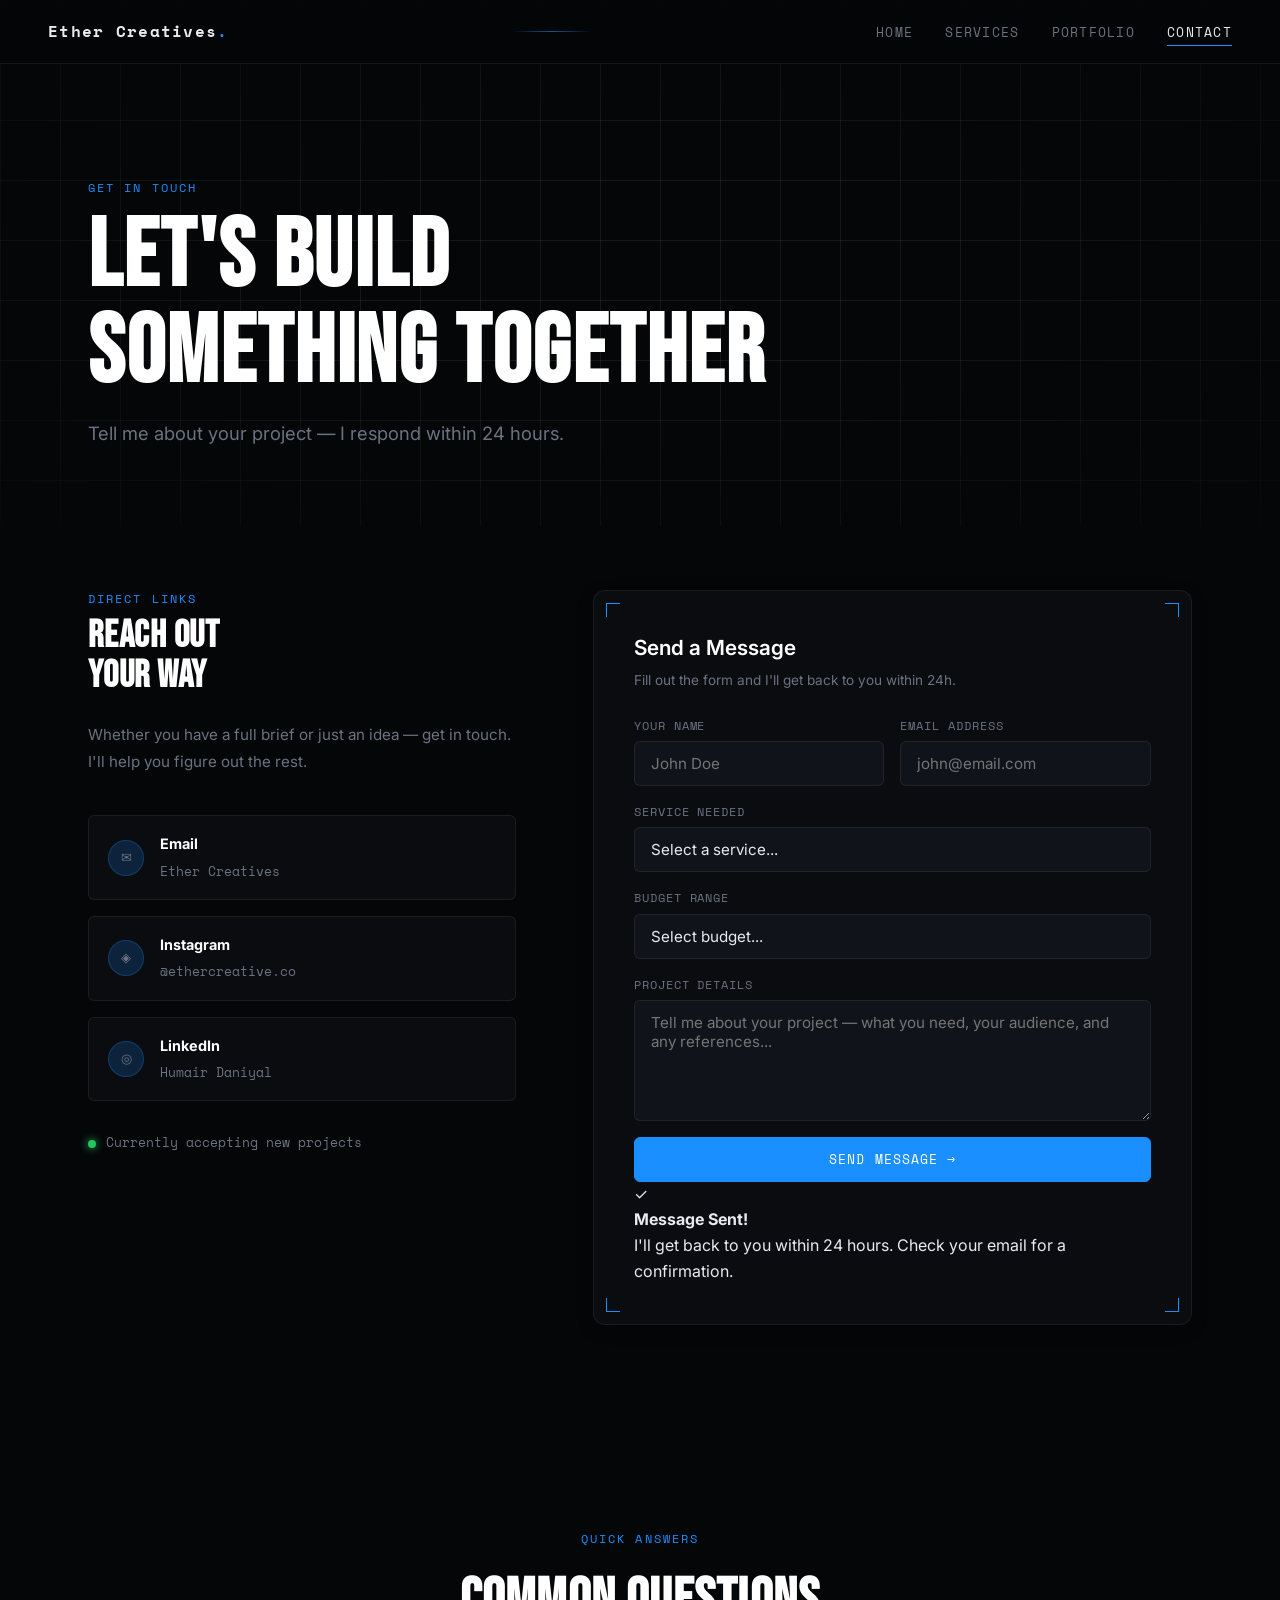
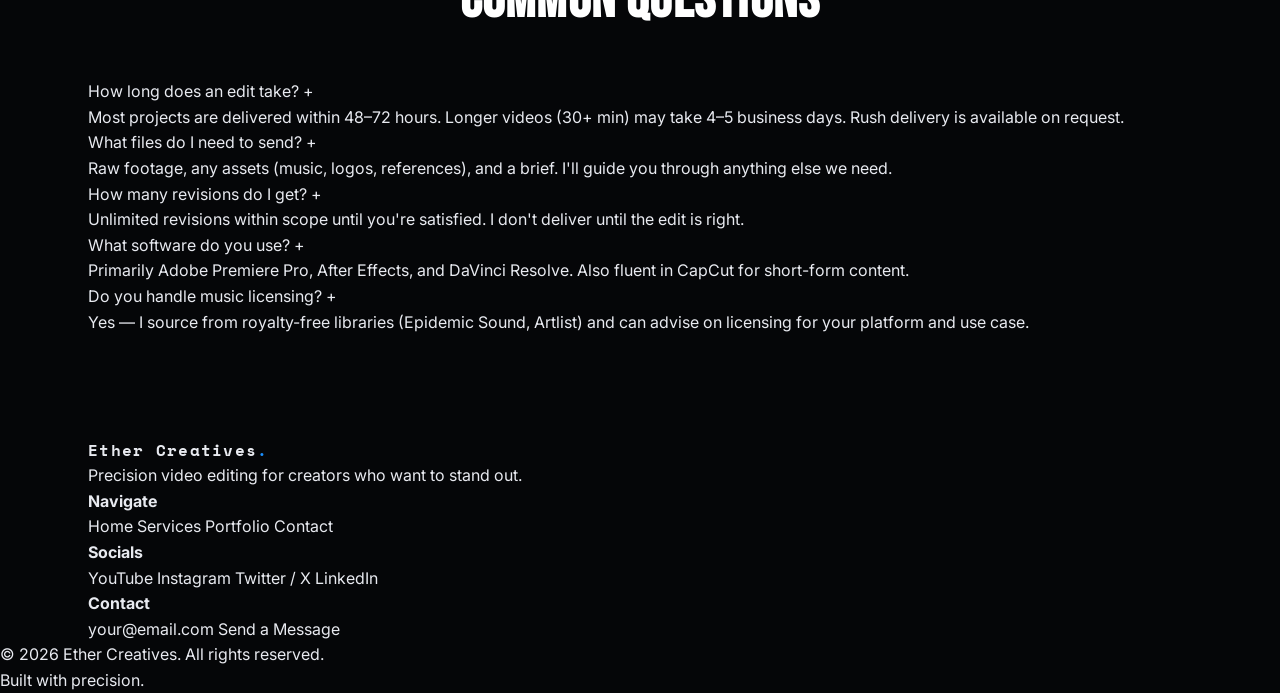
==== commit 42038ea7: "Update contact.html" ====
--- a/contact.html
+++ b/contact.html
@@ -17,7 +17,7 @@
       <span></span><span></span><span></span>
     </button>
     <ul class="nav-links" id="navLinks">
-      <li><a href="index-1.html">Home</a></li>
+      <li><a href="index.html">Home</a></li>
       <li><a href="services.html">Services</a></li>
       <li><a href="portfolio.html">Portfolio</a></li>
       <li><a href="contact.html" class="active">Contact</a></li>
@@ -26,15 +26,14 @@
 
   <div class="mobile-overlay" id="mobileOverlay">
     <ul>
-      <li><a href="index-1.html" onclick="closeMenu()">Home</a></li>
+      <li><a href="index.html" onclick="closeMenu()">Home</a></li>
       <li><a href="services.html" onclick="closeMenu()">Services</a></li>
       <li><a href="portfolio.html" onclick="closeMenu()">Portfolio</a></li>
       <li><a href="contact.html" onclick="closeMenu()">Contact</a></li>
     </ul>
     <div class="mobile-socials">
-      <a href="mailto:your@email.com">Email</a>
-      <a href="#" target="_blank">YouTube</a>
-      <a href="#" target="_blank">Instagram</a>
+      <a href="catchimark@gmail.com">Email</a>
+      <a href="https://instagram.com/ethercreative.co" target="_blank">Instagram</a>
     </div>
   </div>
 
@@ -60,39 +59,25 @@
         </div>
 
         <div class="ci-contacts">
-          <a href="mailto:your@email.com" class="ci-item">
+          <a href="catchimark@gmail.com" class="ci-item">
             <span class="ci-icon">✉</span>
             <div>
               <strong>Email</strong>
-              <span>your@email.com</span>
+              <span>Ether Creatives</span>
             </div>
           </a>
-          <a href="https://youtube.com/@yourhandle" target="_blank" class="ci-item">
-            <span class="ci-icon">▶</span>
-            <div>
-              <strong>YouTube</strong>
-              <span>@yourhandle</span>
-            </div>
-          </a>
-          <a href="https://instagram.com/yourhandle" target="_blank" class="ci-item">
+          <a href="https://instagram.com/ethercreative.co" target="_blank" class="ci-item">
             <span class="ci-icon">◈</span>
             <div>
               <strong>Instagram</strong>
-              <span>@yourhandle</span>
+              <span>@ethercreative.co</span>
             </div>
           </a>
-          <a href="https://twitter.com/yourhandle" target="_blank" class="ci-item">
-            <span class="ci-icon">✦</span>
-            <div>
-              <strong>Twitter / X</strong>
-              <span>@yourhandle</span>
-            </div>
-          </a>
-          <a href="https://linkedin.com/in/yourprofile" target="_blank" class="ci-item">
+          <a href="https://linkedin.com/in/humair-daniyal-66a3a3355" target="_blank" class="ci-item">
             <span class="ci-icon">◎</span>
             <div>
               <strong>LinkedIn</strong>
-              <span>Your Name</span>
+              <span>Humair Daniyal</span>
             </div>
           </a>
         </div>
@@ -214,7 +199,7 @@
       <div class="footer-links">
         <div class="footer-col">
           <h4>Navigate</h4>
-          <a href="index-1.html">Home</a>
+          <a href="index.html">Home</a>
           <a href="services.html">Services</a>
           <a href="portfolio.html">Portfolio</a>
           <a href="contact.html">Contact</a>
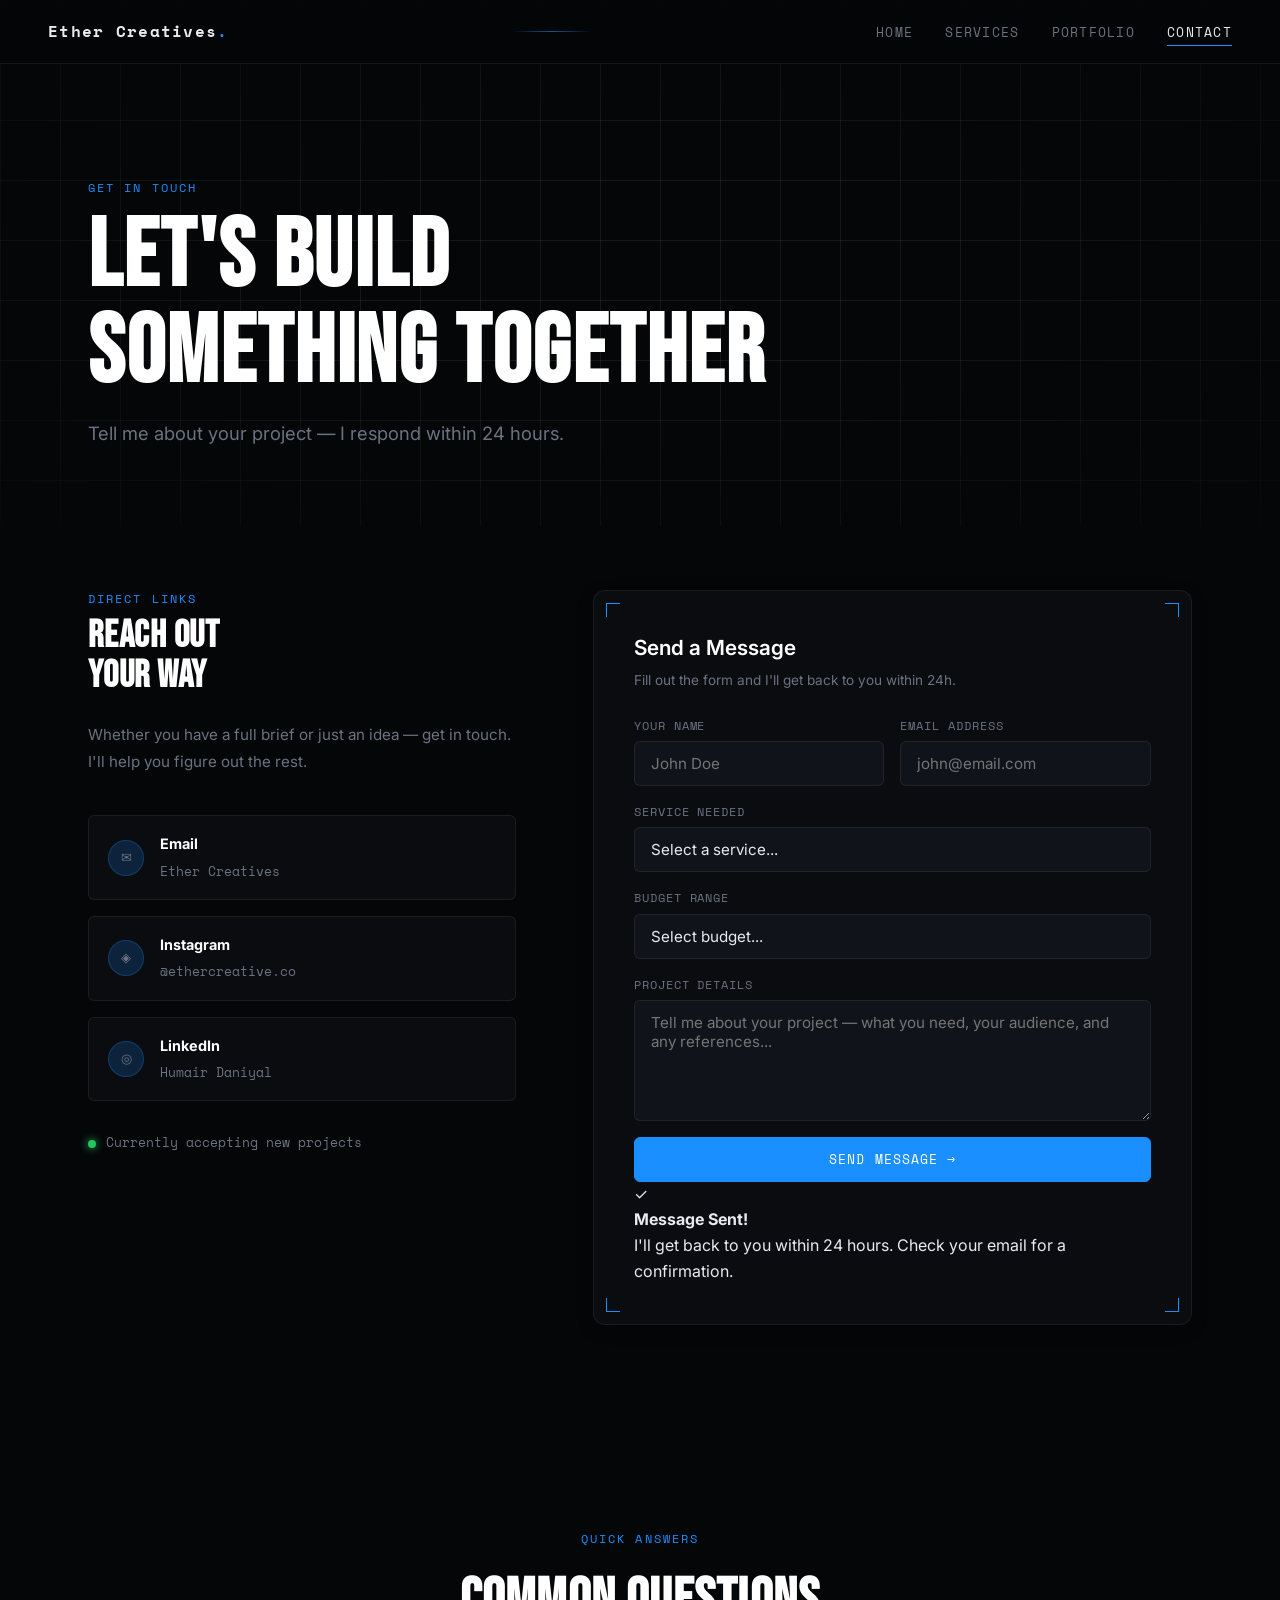
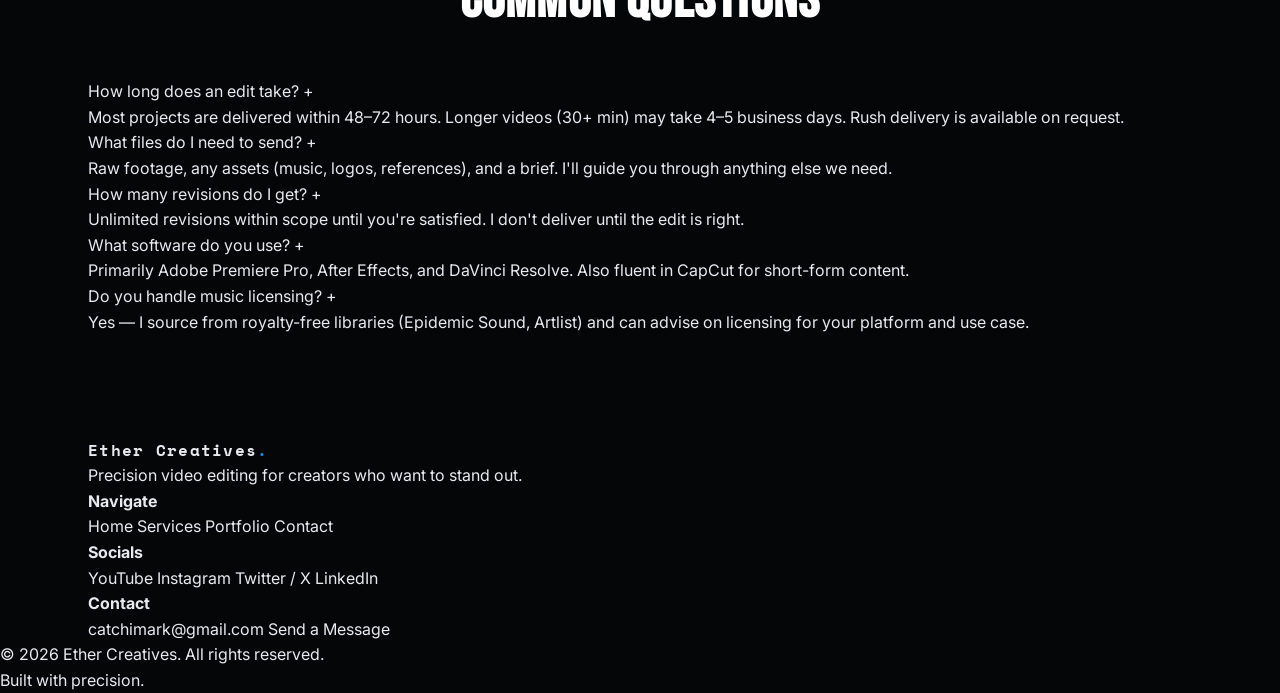
==== commit 32c60e93: "Update contact.html" ====
--- a/contact.html
+++ b/contact.html
@@ -32,7 +32,7 @@
       <li><a href="contact.html" onclick="closeMenu()">Contact</a></li>
     </ul>
     <div class="mobile-socials">
-      <a href="catchimark@gmail.com">Email</a>
+      <a href="mailto:catchimark@gmail.com">Email</a>
       <a href="https://instagram.com/ethercreative.co" target="_blank">Instagram</a>
     </div>
   </div>
@@ -59,7 +59,7 @@
         </div>
 
         <div class="ci-contacts">
-          <a href="catchimark@gmail.com" class="ci-item">
+          <a href="mailto:catchimark@gmail.com" class="ci-item">
             <span class="ci-icon">✉</span>
             <div>
               <strong>Email</strong>
@@ -213,7 +213,7 @@
         </div>
         <div class="footer-col">
           <h4>Contact</h4>
-          <a href="mailto:your@email.com">your@email.com</a>
+          <a href="mailto:catchimark@gmail.com">catchimark@gmail.com</a>
           <a href="contact.html">Send a Message</a>
         </div>
       </div>
